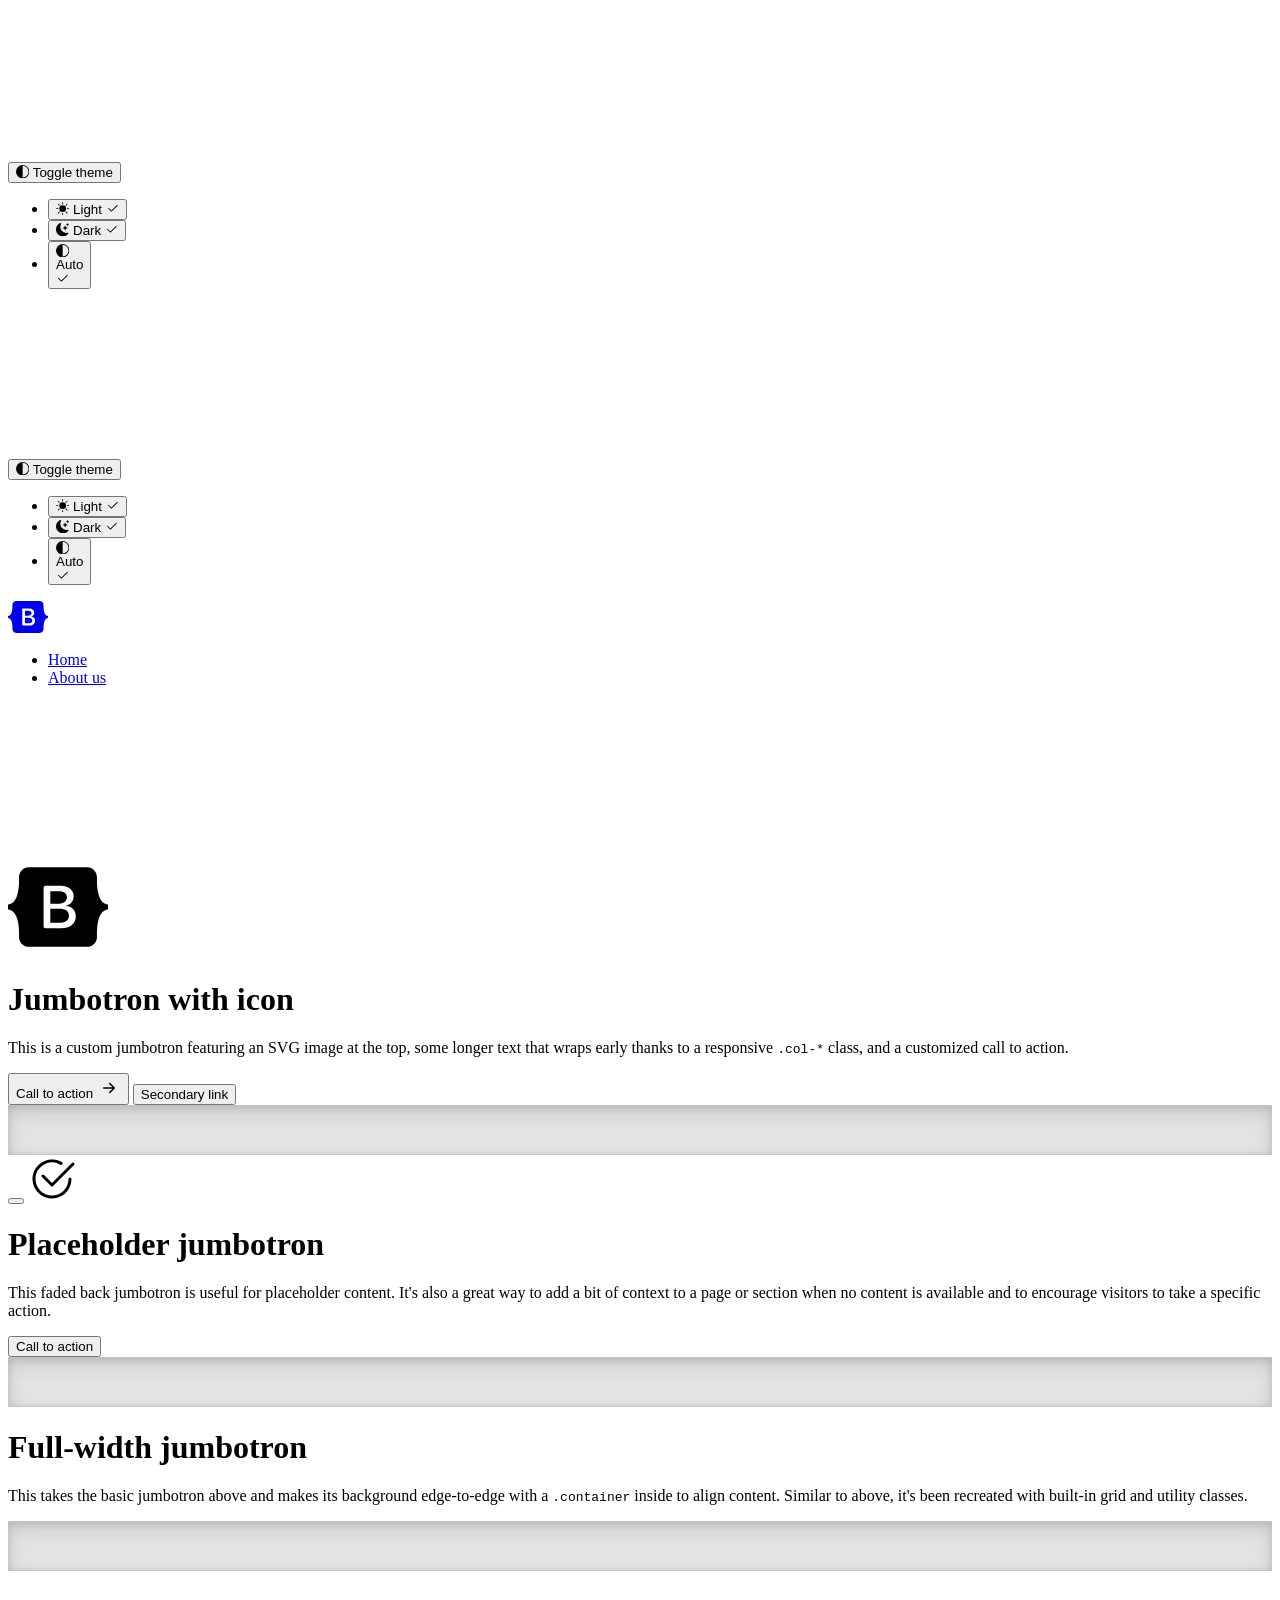
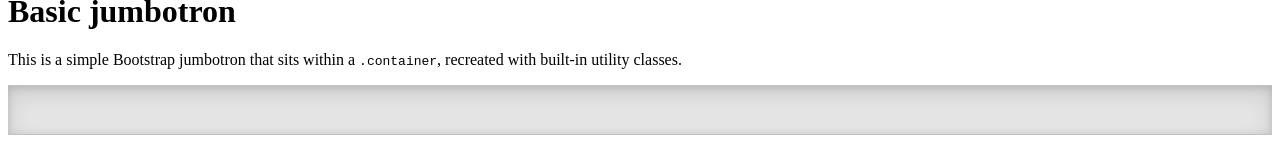
==== about.html @ 48e59420 "adding" ====
<!doctype html>
<html lang="en" data-bs-theme="auto">
  <head>
    <meta charset="utf-8" />
    <meta name="viewport" content="width=device-width, initial-scale=1" />
    <meta name="description" content="" />
    <meta
      name="author"
      content="Mark Otto, Jacob Thornton, and Bootstrap contributors"
    />
    <meta name="generator" content="Astro v5.13.2" />
    <title>Jumbotrons · Bootstrap v5.3</title>
    <link
      rel="canonical"
      href="https://getbootstrap.com/docs/5.3/examples/jumbotrons/"
    />
    <script src="../assets/js/color-modes.js"></script>
    <link href="../assets/dist/css/bootstrap.min.css" rel="stylesheet" />
    <meta name="theme-color" content="#712cf9" />
    <link href="jumbotrons.css" rel="stylesheet" />
    <style>
      .bd-placeholder-img {
        font-size: 1.125rem;
        text-anchor: middle;
        -webkit-user-select: none;
        -moz-user-select: none;
        user-select: none;
      }
      @media (min-width: 768px) {
        .bd-placeholder-img-lg {
          font-size: 3.5rem;
        }
      }
      .b-example-divider {
        width: 100%;
        height: 3rem;
        background-color: #0000001a;
        border: solid rgba(0, 0, 0, 0.15);
        border-width: 1px 0;
        box-shadow:
          inset 0 0.5em 1.5em #0000001a,
          inset 0 0.125em 0.5em #00000026;
      }
      .b-example-vr {
        flex-shrink: 0;
        width: 1.5rem;
        height: 100vh;
      }
      .bi {
        vertical-align: -0.125em;
        fill: currentColor;
      }
      .nav-scroller {
        position: relative;
        z-index: 2;
        height: 2.75rem;
        overflow-y: hidden;
      }
      .nav-scroller .nav {
        display: flex;
        flex-wrap: nowrap;
        padding-bottom: 1rem;
        margin-top: -1px;
        overflow-x: auto;
        text-align: center;
        white-space: nowrap;
        -webkit-overflow-scrolling: touch;
      }
      .btn-bd-primary {
        --bd-violet-bg: #712cf9;
        --bd-violet-rgb: 112.520718, 44.062154, 249.437846;
        --bs-btn-font-weight: 600;
        --bs-btn-color: var(--bs-white);
        --bs-btn-bg: var(--bd-violet-bg);
        --bs-btn-border-color: var(--bd-violet-bg);
        --bs-btn-hover-color: var(--bs-white);
        --bs-btn-hover-bg: #6528e0;
        --bs-btn-hover-border-color: #6528e0;
        --bs-btn-focus-shadow-rgb: var(--bd-violet-rgb);
        --bs-btn-active-color: var(--bs-btn-hover-color);
        --bs-btn-active-bg: #5a23c8;
        --bs-btn-active-border-color: #5a23c8;
      }
      .bd-mode-toggle {
        z-index: 1500;
      }
      .bd-mode-toggle .bi {
        width: 1em;
        height: 1em;
      }
      .bd-mode-toggle .dropdown-menu .active .bi {
        display: block !important;
      }
    </style>
  </head>
  <body>
    <svg xmlns="http://www.w3.org/2000/svg" class="d-none">
      <symbol id="check2" viewBox="0 0 16 16">
        <path
          d="M13.854 3.646a.5.5 0 0 1 0 .708l-7 7a.5.5 0 0 1-.708 0l-3.5-3.5a.5.5 0 1 1 .708-.708L6.5 10.293l6.646-6.647a.5.5 0 0 1 .708 0z"
        ></path>
      </symbol>
      <symbol id="circle-half" viewBox="0 0 16 16">
        <path
          d="M8 15A7 7 0 1 0 8 1v14zm0 1A8 8 0 1 1 8 0a8 8 0 0 1 0 16z"
        ></path>
      </symbol>
      <symbol id="moon-stars-fill" viewBox="0 0 16 16">
        <path
          d="M6 .278a.768.768 0 0 1 .08.858 7.208 7.208 0 0 0-.878 3.46c0 4.021 3.278 7.277 7.318 7.277.527 0 1.04-.055 1.533-.16a.787.787 0 0 1 .81.316.733.733 0 0 1-.031.893A8.349 8.349 0 0 1 8.344 16C3.734 16 0 12.286 0 7.71 0 4.266 2.114 1.312 5.124.06A.752.752 0 0 1 6 .278z"
        ></path>
        <path
          d="M10.794 3.148a.217.217 0 0 1 .412 0l.387 1.162c.173.518.579.924 1.097 1.097l1.162.387a.217.217 0 0 1 0 .412l-1.162.387a1.734 1.734 0 0 0-1.097 1.097l-.387 1.162a.217.217 0 0 1-.412 0l-.387-1.162A1.734 1.734 0 0 0 9.31 6.593l-1.162-.387a.217.217 0 0 1 0-.412l1.162-.387a1.734 1.734 0 0 0 1.097-1.097l.387-1.162zM13.863.099a.145.145 0 0 1 .274 0l.258.774c.115.346.386.617.732.732l.774.258a.145.145 0 0 1 0 .274l-.774.258a1.156 1.156 0 0 0-.732.732l-.258.774a.145.145 0 0 1-.274 0l-.258-.774a1.156 1.156 0 0 0-.732-.732l-.774-.258a.145.145 0 0 1 0-.274l.774-.258c.346-.115.617-.386.732-.732L13.863.1z"
        ></path>
      </symbol>
      <symbol id="sun-fill" viewBox="0 0 16 16">
        <path
          d="M8 12a4 4 0 1 0 0-8 4 4 0 0 0 0 8zM8 0a.5.5 0 0 1 .5.5v2a.5.5 0 0 1-1 0v-2A.5.5 0 0 1 8 0zm0 13a.5.5 0 0 1 .5.5v2a.5.5 0 0 1-1 0v-2A.5.5 0 0 1 8 13zm8-5a.5.5 0 0 1-.5.5h-2a.5.5 0 0 1 0-1h2a.5.5 0 0 1 .5.5zM3 8a.5.5 0 0 1-.5.5h-2a.5.5 0 0 1 0-1h2A.5.5 0 0 1 3 8zm10.657-5.657a.5.5 0 0 1 0 .707l-1.414 1.415a.5.5 0 1 1-.707-.708l1.414-1.414a.5.5 0 0 1 .707 0zm-9.193 9.193a.5.5 0 0 1 0 .707L3.05 13.657a.5.5 0 0 1-.707-.707l1.414-1.414a.5.5 0 0 1 .707 0zm9.193 2.121a.5.5 0 0 1-.707 0l-1.414-1.414a.5.5 0 0 1 .707-.707l1.414 1.414a.5.5 0 0 1 0 .707zM4.464 4.465a.5.5 0 0 1-.707 0L2.343 3.05a.5.5 0 1 1 .707-.707l1.414 1.414a.5.5 0 0 1 0 .708z"
        ></path>
      </symbol>
    </svg>
    <div
      class="dropdown position-fixed bottom-0 end-0 mb-3 me-3 bd-mode-toggle"
    >
      <button
        class="btn btn-bd-primary py-2 dropdown-toggle d-flex align-items-center"
        id="bd-theme"
        type="button"
        aria-expanded="false"
        data-bs-toggle="dropdown"
        aria-label="Toggle theme (auto)"
      >
        <svg class="bi my-1 theme-icon-active" aria-hidden="true">
          <use href="#circle-half"></use>
        </svg>
        <span class="visually-hidden" id="bd-theme-text">Toggle theme</span>
      </button>
      <ul
        class="dropdown-menu dropdown-menu-end shadow"
        aria-labelledby="bd-theme-text"
      >
        <li>
          <button
            type="button"
            class="dropdown-item d-flex align-items-center"
            data-bs-theme-value="light"
            aria-pressed="false"
          >
            <svg class="bi me-2 opacity-50" aria-hidden="true">
              <use href="#sun-fill"></use>
            </svg>
            Light
            <svg class="bi ms-auto d-none" aria-hidden="true">
              <use href="#check2"></use>
            </svg>
          </button>
        </li>
        <li>
          <button
            type="button"
            class="dropdown-item d-flex align-items-center"
            data-bs-theme-value="dark"
            aria-pressed="false"
          >
            <svg class="bi me-2 opacity-50" aria-hidden="true">
              <use href="#moon-stars-fill"></use>
            </svg>
            Dark
            <svg class="bi ms-auto d-none" aria-hidden="true">
              <use href="#check2"></use>
            </svg>
          </button>
        </li>
        <li>
          <button
            type="button"
            class="dropdown-item d-flex align-items-center active"
            data-bs-theme-value="auto"
            aria-pressed="true"
          >
            <svg class="bi me-2 opacity-50" aria-hidden="true">
              <use href="#circle-half"></use>
            </svg>
            Auto
            <svg class="bi ms-auto d-none" aria-hidden="true">
              <use href="#check2"></use>
            </svg>
          </button>
        </li>
      </ul>
    </div>
     <!-- NAVBAR -->
    <nav id="mainNav" class="navbar navbar-expand-md bg-body-tertiary fixed-top border-top">
        <div class="container-fluid">
            <header data-bs-theme="dark">
                <nav class="navbar navbar-expand-md navbar-dark fixed-top bg-dark">
                    <div class="d-flex align-items-center gap-2">
                    </div>
                </nav>
            </header>
        </div>

        <div class="container">
            <header class="d-flex flex-wrap justify-content-center py-3 mb-4 border-bottom">

                <body>
                    <svg xmlns="http://www.w3.org/2000/svg" class="d-none">
                        <symbol id="check2" viewBox="0 0 16 16">
                            <path
                                d="M13.854 3.646a.5.5 0 0 1 0 .708l-7 7a.5.5 0 0 1-.708 0l-3.5-3.5a.5.5 0 1 1 .708-.708L6.5 10.293l6.646-6.647a.5.5 0 0 1 .708 0z">
                            </path>
                        </symbol>
                        <symbol id="circle-half" viewBox="0 0 16 16">
                            <path d="M8 15A7 7 0 1 0 8 1v14zm0 1A8 8 0 1 1 8 0a8 8 0 0 1 0 16z"></path>
                        </symbol>
                        <symbol id="moon-stars-fill" viewBox="0 0 16 16">
                            <path
                                d="M6 .278a.768.768 0 0 1 .08.858 7.208 7.208 0 0 0-.878 3.46c0 4.021 3.278 7.277 7.318 7.277.527 0 1.04-.055 1.533-.16a.787.787 0 0 1 .81.316.733.733 0 0 1-.031.893A8.349 8.349 0 0 1 8.344 16C3.734 16 0 12.286 0 7.71 0 4.266 2.114 1.312 5.124.06A.752.752 0 0 1 6 .278z">
                            </path>
                            <path
                                d="M10.794 3.148a.217.217 0 0 1 .412 0l.387 1.162c.173.518.579.924 1.097 1.097l1.162.387a.217.217 0 0 1 0 .412l-1.162.387a1.734 1.734 0 0 0-1.097 1.097l-.387 1.162a.217.217 0 0 1-.412 0l-.387-1.162A1.734 1.734 0 0 0 9.31 6.593l-1.162-.387a.217.217 0 0 1 0-.412l1.162-.387a1.734 1.734 0 0 0 1.097-1.097l.387-1.162zM13.863.099a.145.145 0 0 1 .274 0l.258.774c.115.346.386.617.732.732l.774.258a.145.145 0 0 1 0 .274l-.774.258a1.156 1.156 0 0 0-.732.732l-.258.774a.145.145 0 0 1-.274 0l-.258-.774a1.156 1.156 0 0 0-.732-.732l-.774-.258a.145.145 0 0 1 0-.274l.774-.258c.346-.115.617-.386.732-.732L13.863.1z">
                            </path>
                        </symbol>
                        <symbol id="sun-fill" viewBox="0 0 16 16">
                            <path
                                d="M8 12a4 4 0 1 0 0-8 4 4 0 0 0 0 8zM8 0a.5.5 0 0 1 .5.5v2a.5.5 0 0 1-1 0v-2A.5.5 0 0 1 8 0zm0 13a.5.5 0 0 1 .5.5v2a.5.5 0 0 1-1 0v-2A.5.5 0 0 1 8 13zm8-5a.5.5 0 0 1-.5.5h-2a.5.5 0 0 1 0-1h2a.5.5 0 0 1 .5.5zM3 8a.5.5 0 0 1-.5.5h-2a.5.5 0 0 1 0-1h2A.5.5 0 0 1 3 8zm10.657-5.657a.5.5 0 0 1 0 .707l-1.414 1.415a.5.5 0 1 1-.707-.708l1.414-1.414a.5.5 0 0 1 .707 0zm-9.193 9.193a.5.5 0 0 1 0 .707L3.05 13.657a.5.5 0 0 1-.707-.707l1.414-1.414a.5.5 0 0 1 .707 0zm9.193 2.121a.5.5 0 0 1-.707 0l-1.414-1.414a.5.5 0 0 1 .707-.707l1.414 1.414a.5.5 0 0 1 0 .707zM4.464 4.465a.5.5 0 0 1-.707 0L2.343 3.05a.5.5 0 1 1 .707-.707l1.414 1.414a.5.5 0 0 1 0 .708z">
                            </path>
                        </symbol>
                    </svg>
                    <div class="dropdown position-fixed bottom-0 end-0 mb-3 me-3 bd-mode-toggle">
                        <button class="btn btn-bd-primary py-2 dropdown-toggle d-flex align-items-center" id="bd-theme"
                            type="button" aria-expanded="false" data-bs-toggle="dropdown"
                            aria-label="Toggle theme (auto)">
                            <svg class="bi my-1 theme-icon-active" aria-hidden="true">
                                <use href="#circle-half"></use>
                            </svg>
                            <span class="visually-hidden" id="bd-theme-text">Toggle theme</span>
                        </button>
                        <ul class="dropdown-menu dropdown-menu-end shadow" aria-labelledby="bd-theme-text">
                            <li>
                                <button type="button" class="dropdown-item d-flex align-items-center"
                                    data-bs-theme-value="light" aria-pressed="false">
                                    <svg class="bi me-2 opacity-50" aria-hidden="true">
                                        <use href="#sun-fill"></use>
                                    </svg>
                                    Light
                                    <svg class="bi ms-auto d-none" aria-hidden="true">
                                        <use href="#check2"></use>
                                    </svg>
                                </button>
                            </li>
                            <li>
                                <button type="button" class="dropdown-item d-flex align-items-center"
                                    data-bs-theme-value="dark" aria-pressed="false">
                                    <svg class="bi me-2 opacity-50" aria-hidden="true">
                                        <use href="#moon-stars-fill"></use>
                                    </svg>
                                    Dark
                                    <svg class="bi ms-auto d-none" aria-hidden="true">
                                        <use href="#check2"></use>
                                    </svg>
                                </button>
                            </li>
                            <li>
                                <button type="button" class="dropdown-item d-flex align-items-center active"
                                    data-bs-theme-value="auto" aria-pressed="true">
                                    <svg class="bi me-2 opacity-50" aria-hidden="true">
                                        <use href="#circle-half"></use>
                                    </svg>
                                    Auto
                                    <svg class="bi ms-auto d-none" aria-hidden="true">
                                        <use href="#check2"></use>
                                    </svg>
                                </button>
                            </li>
                        </ul>
                    </div>
                    <a href="/"
                        class="d-flex align-items-center mb-3 mb-md-0 me-md-auto link-body-emphasis text-decoration-none">
                        <svg class="bi me-2" width="40" height="32" aria-hidden="true">
                            <use xlink:href="#bootstrap"></use>
                        </svg>
                        
                    </a>
                    <ul class="nav nav-pills">
                        <li class="nav-item">
                            <a href="index.html" class="nav-link active" aria-current="page">Home</a>
                        </li>
                        <li class="nav-item"><a href="about.html" class="nav-link active" aria-current="page">About us</a></li>

                    </ul>
            </header>
        </div>
    </li>
</nav>
    <svg xmlns="http://www.w3.org/2000/svg" class="d-none">
      <symbol id="bootstrap" viewBox="0 0 118 94">
        <title>Bootstrap</title>
        <path
          fill-rule="evenodd"
          clip-rule="evenodd"
          d="M24.509 0c-6.733 0-11.715 5.893-11.492 12.284.214 6.14-.064 14.092-2.066 20.577C8.943 39.365 5.547 43.485 0 44.014v5.972c5.547.529 8.943 4.649 10.951 11.153 2.002 6.485 2.28 14.437 2.066 20.577C12.794 88.106 17.776 94 24.51 94H93.5c6.733 0 11.714-5.893 11.491-12.284-.214-6.14.064-14.092 2.066-20.577 2.009-6.504 5.396-10.624 10.943-11.153v-5.972c-5.547-.529-8.934-4.649-10.943-11.153-2.002-6.484-2.28-14.437-2.066-20.577C105.214 5.894 100.233 0 93.5 0H24.508zM80 57.863C80 66.663 73.436 72 62.543 72H44a2 2 0 01-2-2V24a2 2 0 012-2h18.437c9.083 0 15.044 4.92 15.044 12.474 0 5.302-4.01 10.049-9.119 10.88v.277C75.317 46.394 80 51.21 80 57.863zM60.521 28.34H49.948v14.934h8.905c6.884 0 10.68-2.772 10.68-7.727 0-4.643-3.264-7.207-9.012-7.207zM49.948 49.2v16.458H60.91c7.167 0 10.964-2.876 10.964-8.281 0-5.406-3.903-8.178-11.425-8.178H49.948z"
        ></path>
      </symbol>
      <symbol id="arrow-right-short" viewBox="0 0 16 16">
        <path
          fill-rule="evenodd"
          d="M4 8a.5.5 0 0 1 .5-.5h5.793L8.146 5.354a.5.5 0 1 1 .708-.708l3 3a.5.5 0 0 1 0 .708l-3 3a.5.5 0 0 1-.708-.708L10.293 8.5H4.5A.5.5 0 0 1 4 8z"
        ></path>
      </symbol>
      <symbol id="check2-circle" viewBox="0 0 16 16">
        <path
          d="M2.5 8a5.5 5.5 0 0 1 8.25-4.764.5.5 0 0 0 .5-.866A6.5 6.5 0 1 0 14.5 8a.5.5 0 0 0-1 0 5.5 5.5 0 1 1-11 0z"
        ></path>
        <path
          d="M15.354 3.354a.5.5 0 0 0-.708-.708L8 9.293 5.354 6.646a.5.5 0 1 0-.708.708l3 3a.5.5 0 0 0 .708 0l7-7z"
        ></path>
      </symbol>
    </svg>
    <div class="container my-5">
      <div class="p-5 text-center bg-body-tertiary rounded-3">
        <svg
          class="bi mt-4 mb-3"
          style="color: var(--bs-indigo)"
          width="100"
          height="100"
          aria-hidden="true"
        >
          <use xlink:href="#bootstrap"></use>
        </svg>
        <h1 class="text-body-emphasis">Jumbotron with icon</h1>
        <p class="col-lg-8 mx-auto fs-5 text-muted">
          This is a custom jumbotron featuring an SVG image at the top, some
          longer text that wraps early thanks to a responsive
          <code>.col-*</code> class, and a customized call to action.
        </p>
        <div class="d-inline-flex gap-2 mb-5">
          <button
            class="d-inline-flex align-items-center btn btn-primary btn-lg px-4 rounded-pill"
            type="button"
          >
            Call to action
            <svg class="bi ms-2" width="24" height="24" aria-hidden="true">
              <use xlink:href="#arrow-right-short"></use>
            </svg>
          </button>
          <button
            class="btn btn-outline-secondary btn-lg px-4 rounded-pill"
            type="button"
          >
            Secondary link
          </button>
        </div>
      </div>
    </div>
    <div class="b-example-divider"></div>
    <div class="container my-5">
      <div
        class="position-relative p-5 text-center text-muted bg-body border border-dashed rounded-5"
      >
        <button
          type="button"
          class="position-absolute top-0 end-0 p-3 m-3 btn-close bg-secondary bg-opacity-10 rounded-pill"
          aria-label="Close"
        ></button>
        <svg class="bi mt-5 mb-3" width="48" height="48" aria-hidden="true">
          <use xlink:href="#check2-circle"></use>
        </svg>
        <h1 class="text-body-emphasis">Placeholder jumbotron</h1>
        <p class="col-lg-6 mx-auto mb-4">
          This faded back jumbotron is useful for placeholder content. It's also
          a great way to add a bit of context to a page or section when no
          content is available and to encourage visitors to take a specific
          action.
        </p>
        <button class="btn btn-primary px-5 mb-5" type="button">
          Call to action
        </button>
      </div>
    </div>
    <div class="b-example-divider"></div>
    <div class="my-5">
      <div class="p-5 text-center bg-body-tertiary">
        <div class="container py-5">
          <h1 class="text-body-emphasis">Full-width jumbotron</h1>
          <p class="col-lg-8 mx-auto lead">
            This takes the basic jumbotron above and makes its background
            edge-to-edge with a <code>.container</code> inside to align content.
            Similar to above, it's been recreated with built-in grid and utility
            classes.
          </p>
        </div>
      </div>
    </div>
    <div class="b-example-divider"></div>
    <div class="container my-5">
      <div class="p-5 text-center bg-body-tertiary rounded-3">
        <h1 class="text-body-emphasis">Basic jumbotron</h1>
        <p class="lead">
          This is a simple Bootstrap jumbotron that sits within a
          <code>.container</code>, recreated with built-in utility classes.
        </p>
      </div>
    </div>
    <div class="b-example-divider"></div>
    <script
      src="../assets/dist/js/bootstrap.bundle.min.js"
      class="astro-vvvwv3sm"
    ></script>
  </body>
</html>
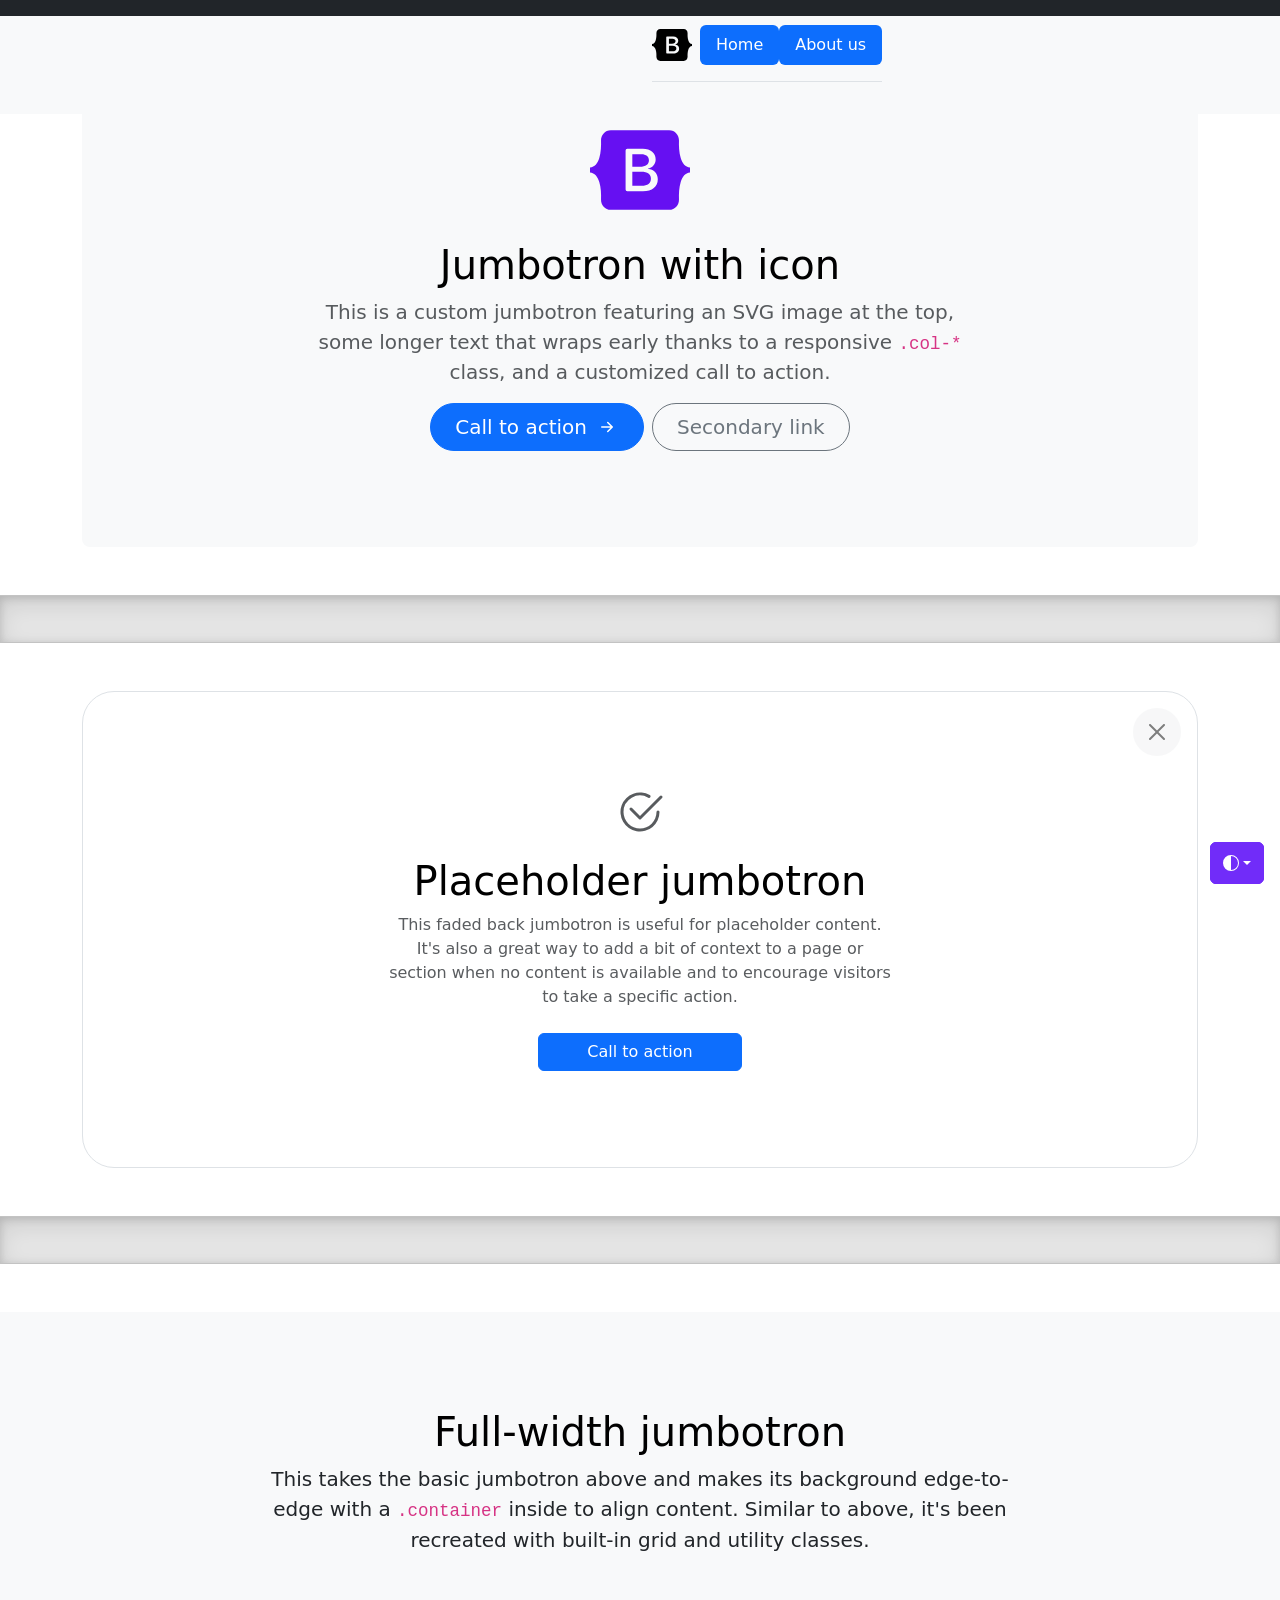
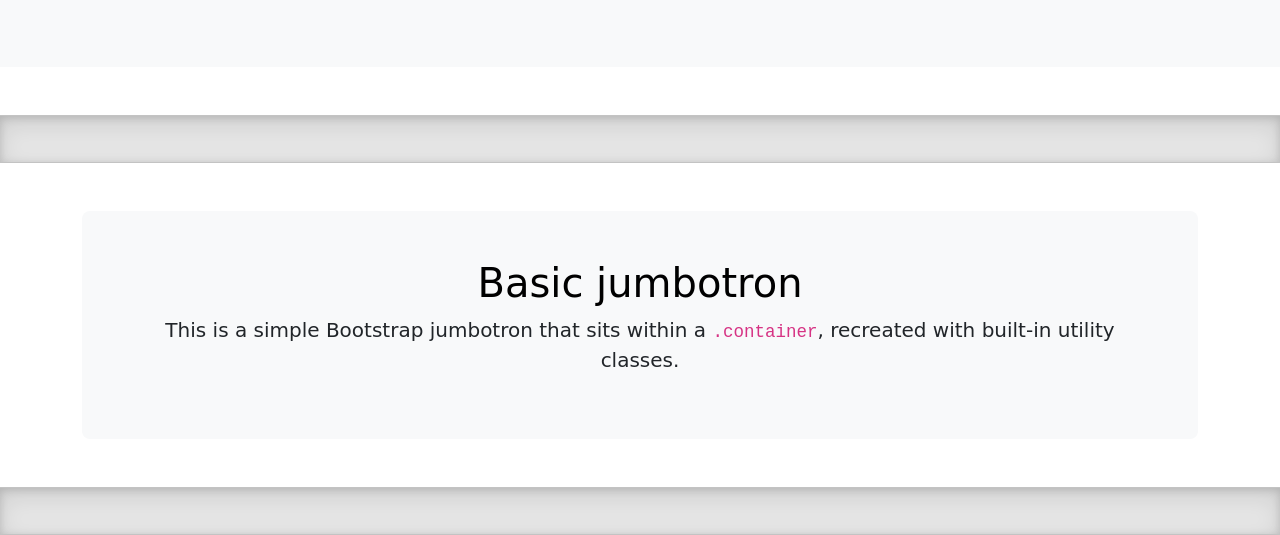
==== commit 6e903d29: "testing" ====
--- a/about.html
+++ b/about.html
@@ -15,7 +15,12 @@
       href="https://getbootstrap.com/docs/5.3/examples/jumbotrons/"
     />
     <script src="../assets/js/color-modes.js"></script>
-    <link href="../assets/dist/css/bootstrap.min.css" rel="stylesheet" />
+    <!-- Bootstrap CSS: https://getbootstrap.com/docs/5.3/getting-started/introduction/ -->
+    <link href="https://cdn.jsdelivr.net/npm/bootstrap@5.3.8/dist/css/bootstrap.min.css
+" rel="stylesheet">
+    <!-- Bootstrap Icons: https://icons.getbootstrap.com/ -->
+    <link href="https://cdn.jsdelivr.net/npm/bootstrap@5.3.8/dist/css/bootstrap.min.css" rel="stylesheet">
+</head>
     <meta name="theme-color" content="#712cf9" />
     <link href="jumbotrons.css" rel="stylesheet" />
     <style>
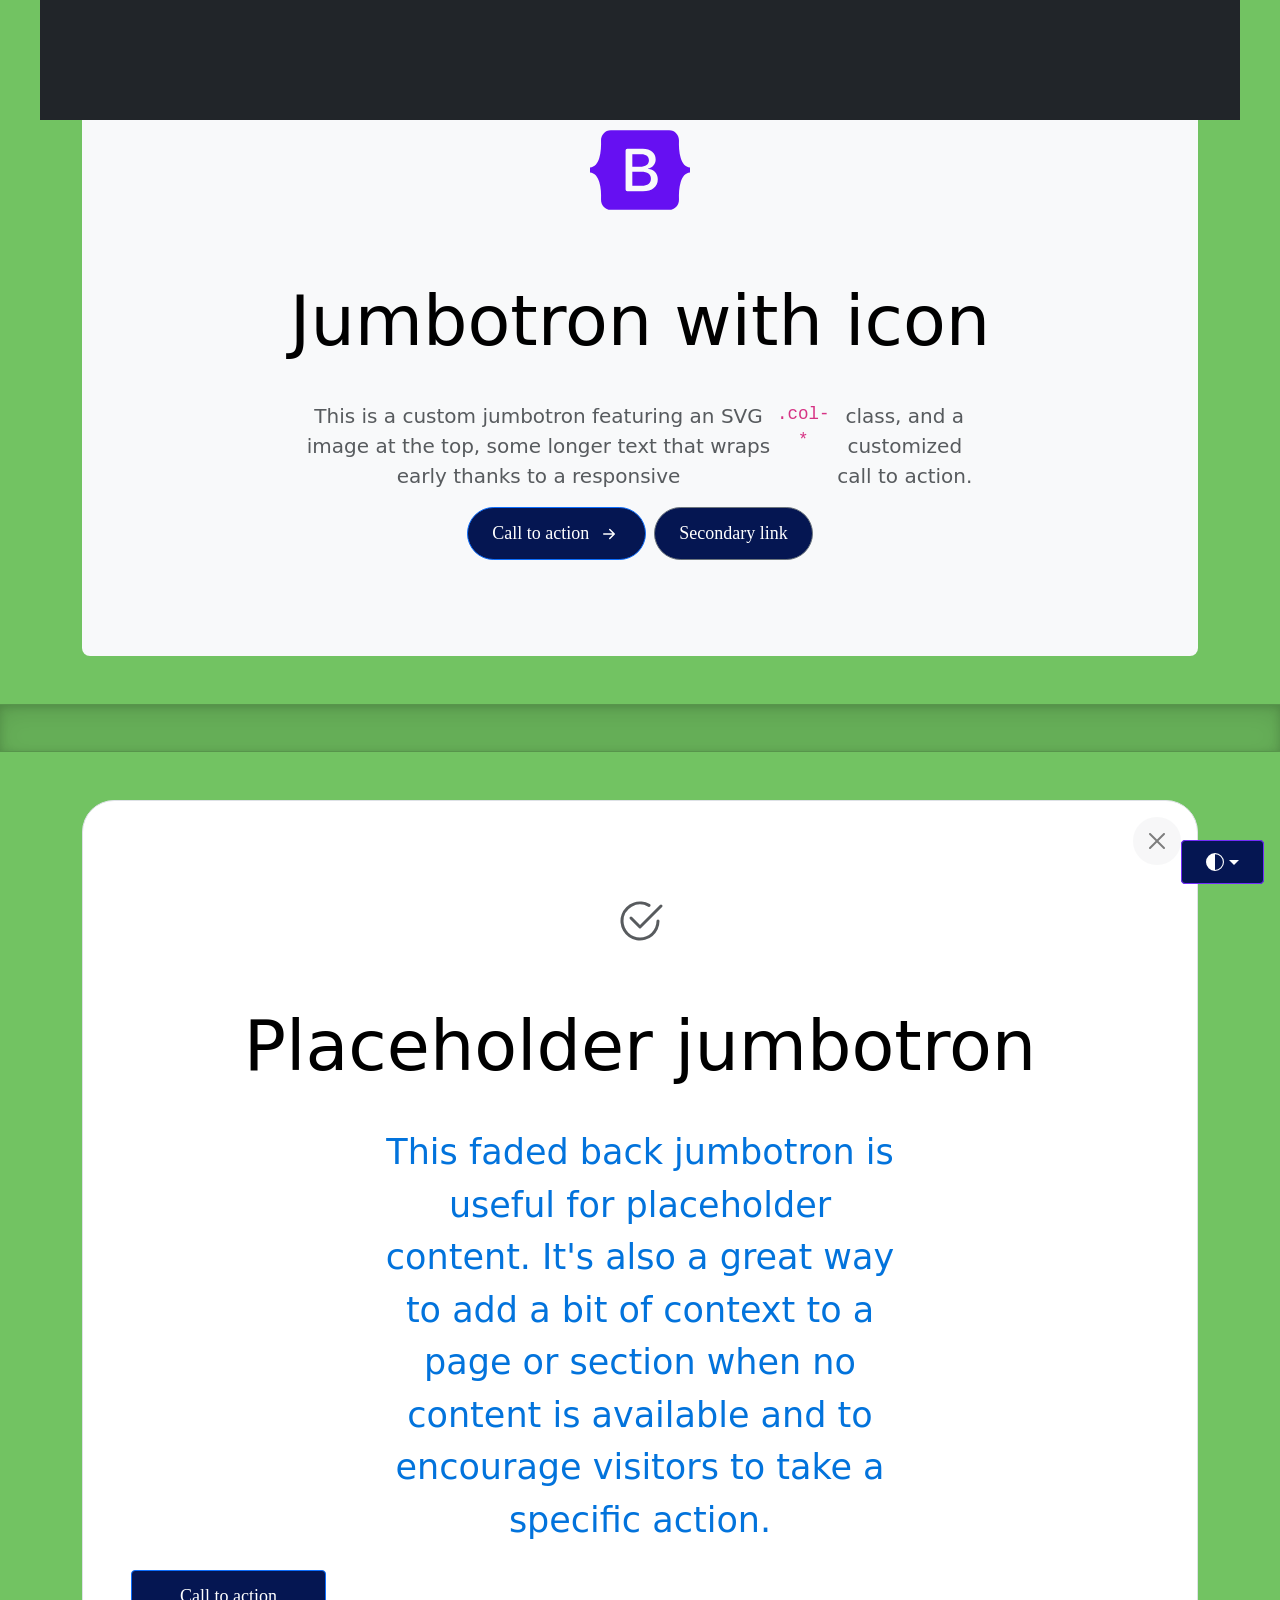
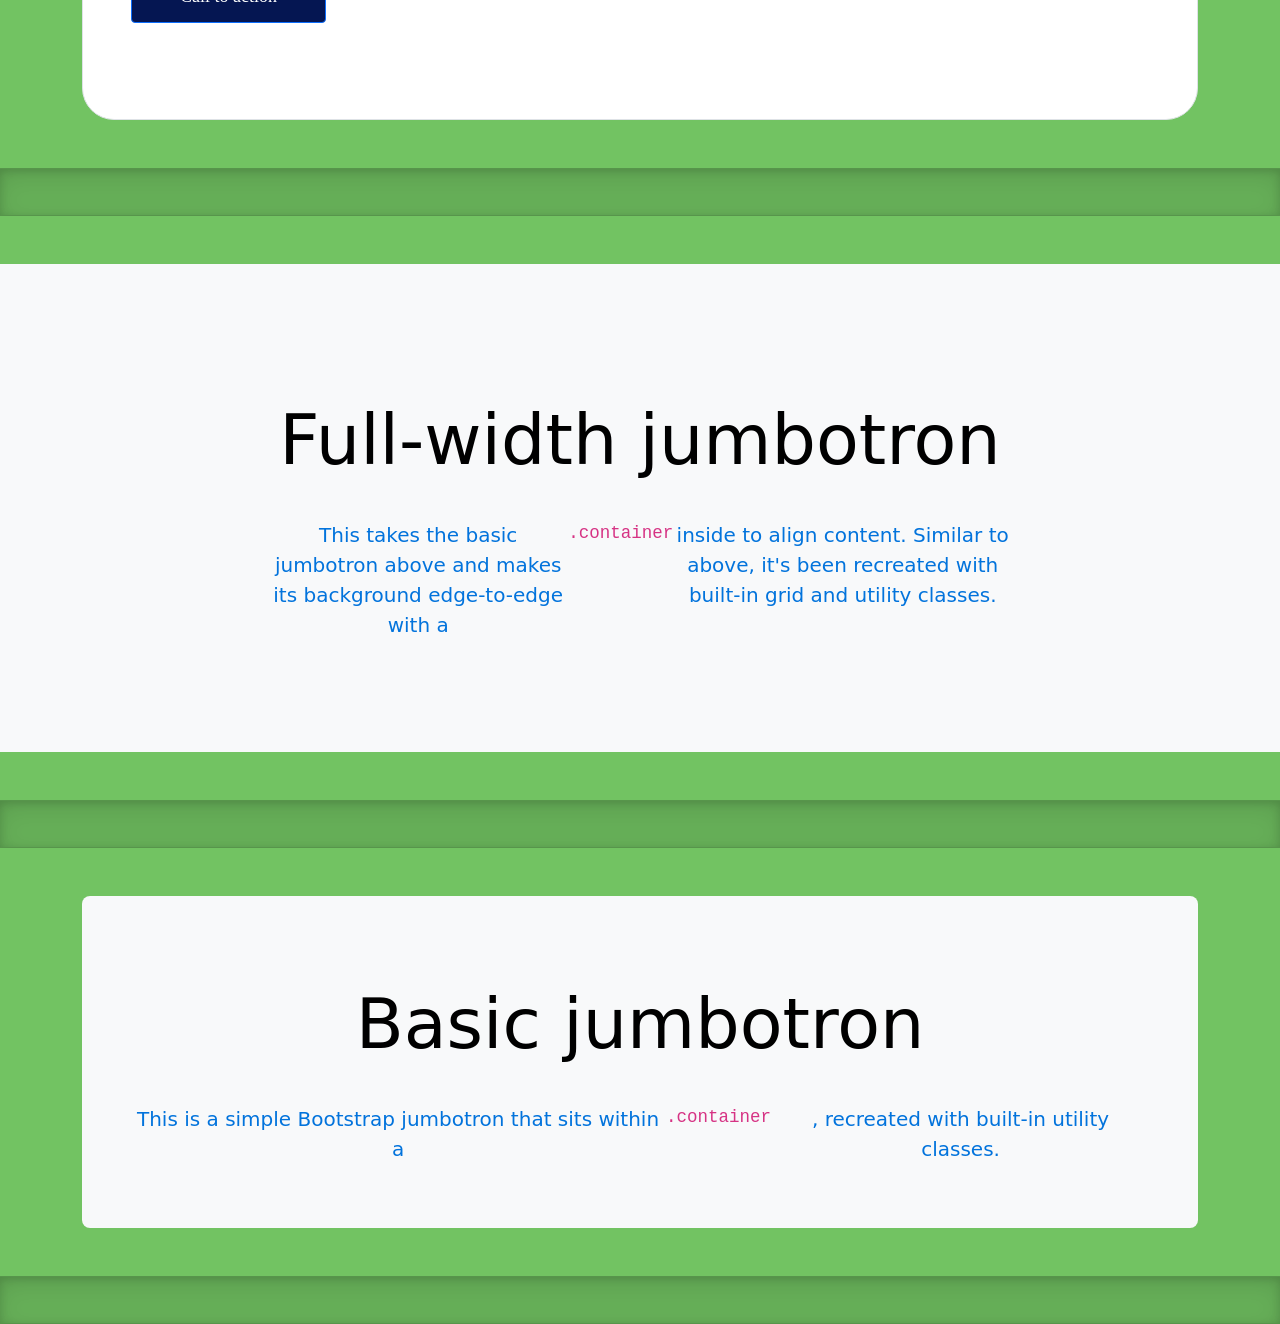
==== commit efe6e14c: "testing" ====
--- a/about.html
+++ b/about.html
@@ -20,6 +20,7 @@
 " rel="stylesheet">
     <!-- Bootstrap Icons: https://icons.getbootstrap.com/ -->
     <link href="https://cdn.jsdelivr.net/npm/bootstrap@5.3.8/dist/css/bootstrap.min.css" rel="stylesheet">
+        <link href="css/style.css" rel="stylesheet">
 </head>
     <meta name="theme-color" content="#712cf9" />
     <link href="jumbotrons.css" rel="stylesheet" />
--- a/css/style.css
+++ b/css/style.css
@@ -0,0 +1,164 @@
+* {
+margin: 0;
+padding:0;
+box-sizing: border-box;
+}
+
+body {
+    background-color: #21a107a1;
+}
+
+
+h1 { display:flex; flex-basis: auto;  margin: 18px 0; color: #005c6a ; font-size: 70px; padding: 20px; justify-content: center
+}
+
+h2 {display:flex; flex-basis: auto;  margin: 18px 0; color: #005c6a ; font-size: 70px; padding: 20px; justify-content: center}
+
+h3 { display: flex; flex-basis: auto ;  margin: 18px 0; font-size: 50px; padding: 20px; justify-content: center;
+    color: #D02702 ;
+}
+
+    h4 { display: flex; flex-basis: auto ;  margin: 18px 0; 
+    color: #D02702  ; 
+    font-size: 30px; padding: 20px; justify-content: center}
+
+p {display: flex;  margin: 16px 0; color: #0273DC; font-size: 35px ; justify-content: center
+}
+
+footer {display: flex;  margin: 16px 0; color: #055730; font-size: 15px ; justify-content: center
+}  
+ 
+nav, section {
+	width: 1200px;
+	margin: 0 auto; flex-basis: auto 
+}
+
+nav{
+	display: flex; 
+	justify-content:space-between;
+	height: 120px;
+	background-color: #0BB4FF; 
+	align-items: center;
+}
+
+nav ul {
+	display: flex;
+	list-style-type: none;
+}
+
+nav ul li a {
+	padding: 8px 16px;
+	background-color: #0D8920;
+	display: block;
+	margin-left: 8px;
+	text-decoration: none;
+	font-family: sans-serf;
+	color: #000000
+}
+
+nav ul li a:hover {
+	background-color: #07F5E2;
+text-decoration: line-through;
+	color: #fff;
+}
+.btn {
+	display: block;
+	background-color: #051652;
+	color: #fff;
+	text-decoration: none;
+	font-size: 18px;
+	font-family: sans-serf;
+        padding: 0.75rem 1.5rem;
+    border-radius: 4px;
+    transition: background 0.3s;
+}
+
+.btn:hover {
+	background-color: #0D8789;
+	border: 1px solid #000;
+	color: #000;
+}
+
+/* TABLET (≥376px) */
+@media (min-width: 376px) {
+    .content-section {
+        flex-direction: column;
+    }
+    /* Cards in row */
+    .cards {
+        flex-direction: column;
+        flex-wrap: wrap;
+    }
+    .card {
+        flex: 1 1 calc(33.333% - 1rem);
+    }
+    /* Content sections side by side */
+    .content-section {
+        flex-direction: column;
+        align-items: center;
+    }
+    .content-section.reverse {
+        flex-direction: column;
+    }
+    /* Footer in row */
+    .footer {
+        flex-direction: row;
+        flex-wrap: wrap;
+    }
+    .footer-col {
+        flex: 1 1 calc(25% - 1rem);
+    }
+}
+/* DESKTOP (≥769px) */
+@media (min-width: 769px) {
+    .cards {
+        flex-direction: row;
+        flex-wrap: wrap;
+    }
+    .content-section {
+        flex-direction: row;
+    }
+
+    .content-section.reverse {
+        flex-direction: row-reverse;
+    }
+
+    /* Show desktop nav, hide hamburger */
+    .nav-toggle, .nav-toggle-label {
+        display: flex;
+    }
+
+    .nav-links {
+        display: flex;
+        position: static;
+        flex-direction: row;
+        background: none;
+        width: auto;
+        gap: 1rem; }
+}
+
+/* Phone(≥480px) */
+@media (min-width: 480px) {
+     .cards {
+        flex-direction: row;
+        flex-wrap: wrap;
+    }
+    .content-section {
+        flex-direction: row;
+    }
+    .content-section.reverse {
+        flex-direction: row-reverse;
+    }
+    /* Show phone nav, hide hamburger */
+    .nav-toggle, .nav-toggle-label {
+        display: flex;
+    }
+    .nav-links {
+        display: flex;
+        position: static;
+        flex-direction: row;
+        background: none;
+        width: auto;
+        gap: 1rem; }
+
+}
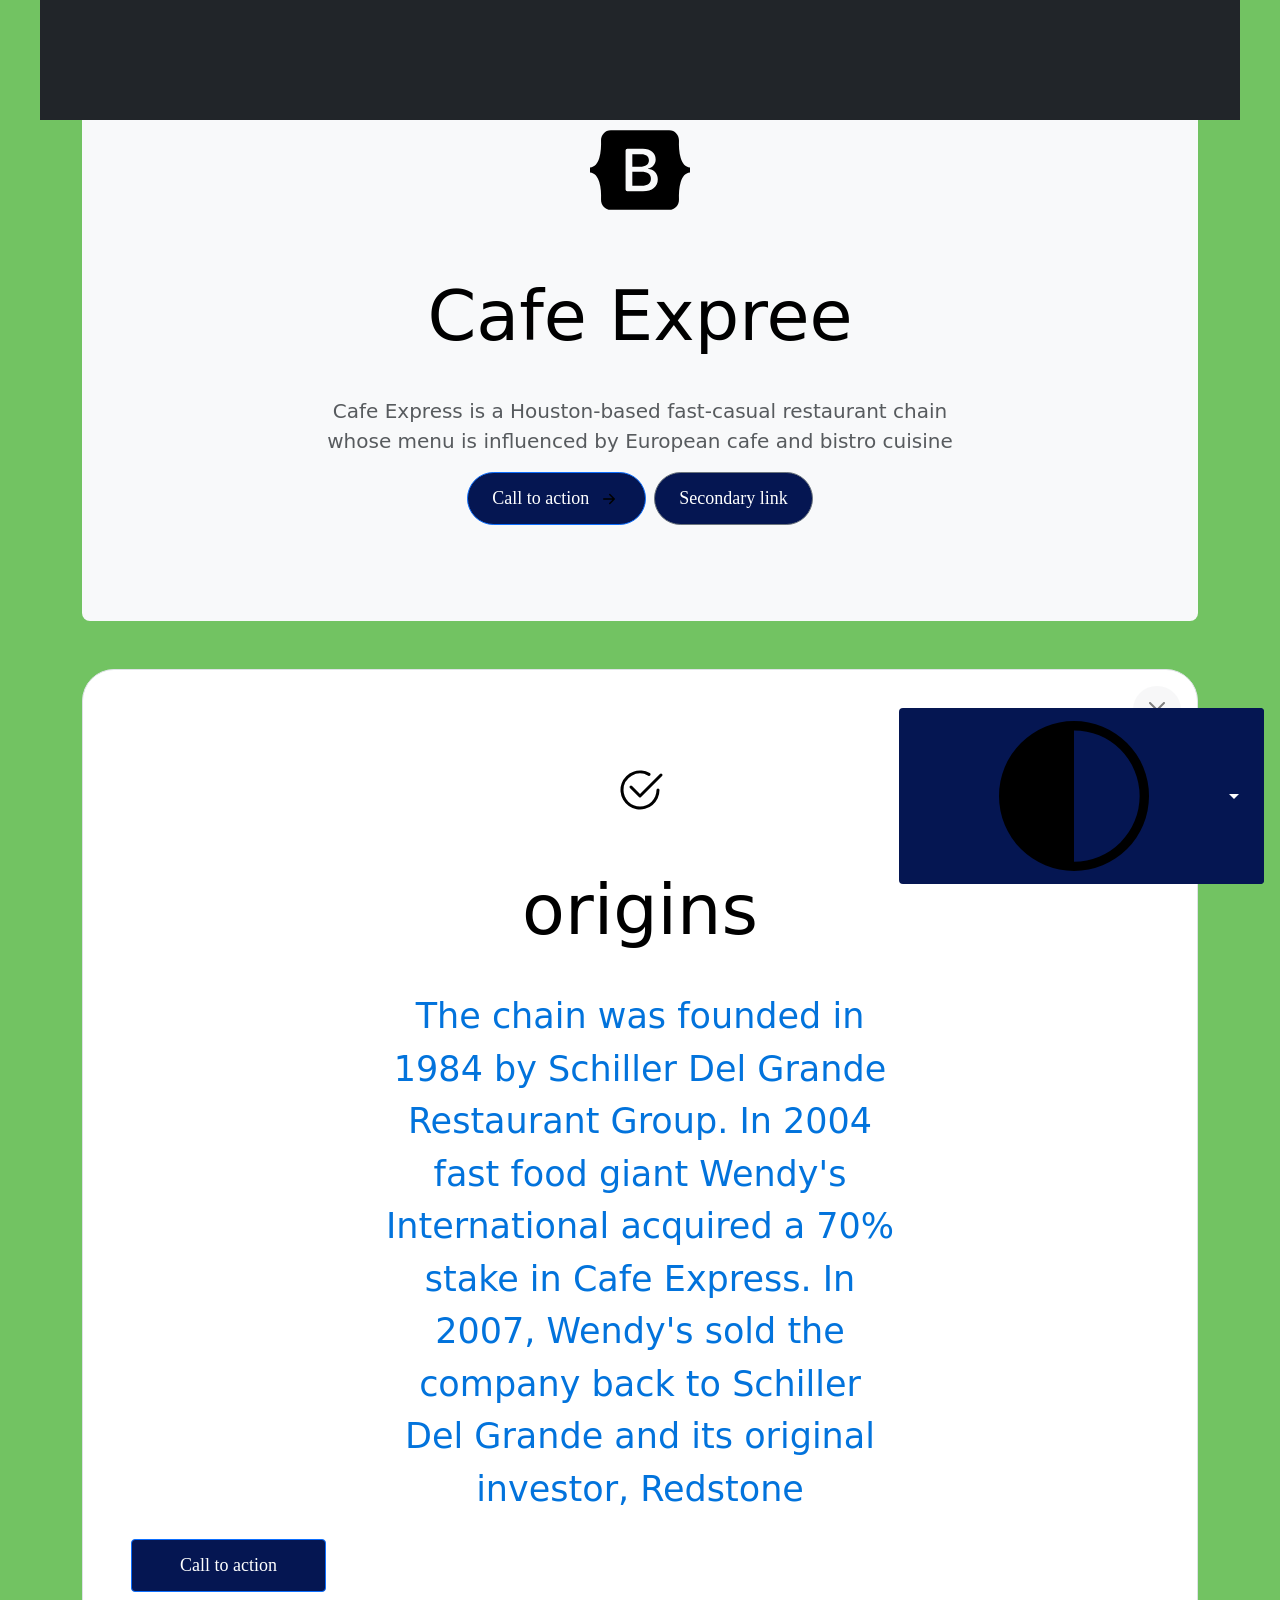
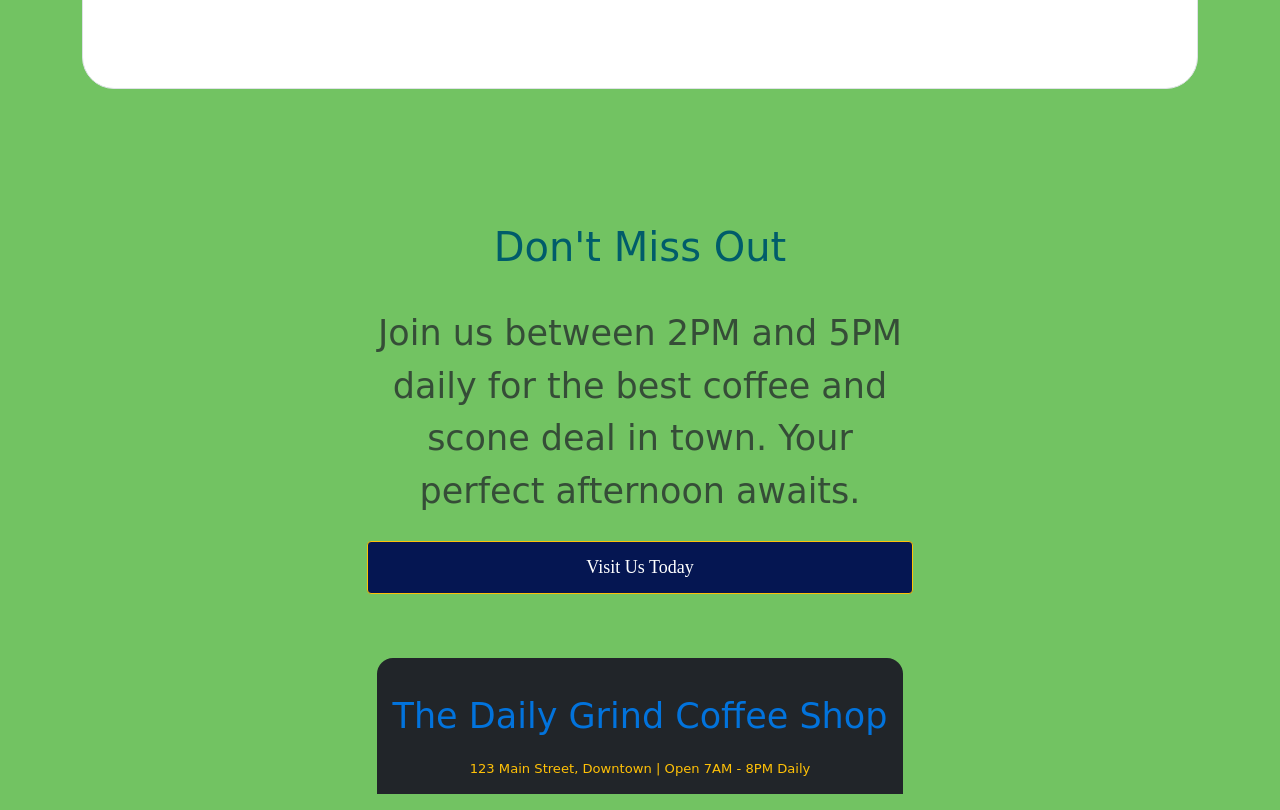
==== commit f3e25a56: "modfied" ====
--- a/about.html
+++ b/about.html
@@ -24,80 +24,6 @@
 </head>
     <meta name="theme-color" content="#712cf9" />
     <link href="jumbotrons.css" rel="stylesheet" />
-    <style>
-      .bd-placeholder-img {
-        font-size: 1.125rem;
-        text-anchor: middle;
-        -webkit-user-select: none;
-        -moz-user-select: none;
-        user-select: none;
-      }
-      @media (min-width: 768px) {
-        .bd-placeholder-img-lg {
-          font-size: 3.5rem;
-        }
-      }
-      .b-example-divider {
-        width: 100%;
-        height: 3rem;
-        background-color: #0000001a;
-        border: solid rgba(0, 0, 0, 0.15);
-        border-width: 1px 0;
-        box-shadow:
-          inset 0 0.5em 1.5em #0000001a,
-          inset 0 0.125em 0.5em #00000026;
-      }
-      .b-example-vr {
-        flex-shrink: 0;
-        width: 1.5rem;
-        height: 100vh;
-      }
-      .bi {
-        vertical-align: -0.125em;
-        fill: currentColor;
-      }
-      .nav-scroller {
-        position: relative;
-        z-index: 2;
-        height: 2.75rem;
-        overflow-y: hidden;
-      }
-      .nav-scroller .nav {
-        display: flex;
-        flex-wrap: nowrap;
-        padding-bottom: 1rem;
-        margin-top: -1px;
-        overflow-x: auto;
-        text-align: center;
-        white-space: nowrap;
-        -webkit-overflow-scrolling: touch;
-      }
-      .btn-bd-primary {
-        --bd-violet-bg: #712cf9;
-        --bd-violet-rgb: 112.520718, 44.062154, 249.437846;
-        --bs-btn-font-weight: 600;
-        --bs-btn-color: var(--bs-white);
-        --bs-btn-bg: var(--bd-violet-bg);
-        --bs-btn-border-color: var(--bd-violet-bg);
-        --bs-btn-hover-color: var(--bs-white);
-        --bs-btn-hover-bg: #6528e0;
-        --bs-btn-hover-border-color: #6528e0;
-        --bs-btn-focus-shadow-rgb: var(--bd-violet-rgb);
-        --bs-btn-active-color: var(--bs-btn-hover-color);
-        --bs-btn-active-bg: #5a23c8;
-        --bs-btn-active-border-color: #5a23c8;
-      }
-      .bd-mode-toggle {
-        z-index: 1500;
-      }
-      .bd-mode-toggle .bi {
-        width: 1em;
-        height: 1em;
-      }
-      .bd-mode-toggle .dropdown-menu .active .bi {
-        display: block !important;
-      }
-    </style>
   </head>
   <body>
     <svg xmlns="http://www.w3.org/2000/svg" class="d-none">
@@ -334,11 +260,9 @@
         >
           <use xlink:href="#bootstrap"></use>
         </svg>
-        <h1 class="text-body-emphasis">Jumbotron with icon</h1>
+        <h1 class="text-body-emphasis">Cafe Expree</h1>
         <p class="col-lg-8 mx-auto fs-5 text-muted">
-          This is a custom jumbotron featuring an SVG image at the top, some
-          longer text that wraps early thanks to a responsive
-          <code>.col-*</code> class, and a customized call to action.
+          Cafe Express is a Houston-based fast-casual restaurant chain whose menu is influenced by European cafe and bistro cuisine
         </p>
         <div class="d-inline-flex gap-2 mb-5">
           <button
@@ -372,46 +296,42 @@
         <svg class="bi mt-5 mb-3" width="48" height="48" aria-hidden="true">
           <use xlink:href="#check2-circle"></use>
         </svg>
-        <h1 class="text-body-emphasis">Placeholder jumbotron</h1>
+        <h1 class="text-body-emphasis">origins</h1>
         <p class="col-lg-6 mx-auto mb-4">
-          This faded back jumbotron is useful for placeholder content. It's also
-          a great way to add a bit of context to a page or section when no
-          content is available and to encourage visitors to take a specific
-          action.
+          The chain was founded in 1984 by Schiller Del Grande Restaurant Group. In 2004 fast food giant Wendy's International acquired a 70% stake in Cafe Express. In 2007, Wendy's sold the company back to Schiller Del Grande and its original investor, Redstone
         </p>
         <button class="btn btn-primary px-5 mb-5" type="button">
           Call to action
         </button>
       </div>
     </div>
-    <div class="b-example-divider"></div>
-    <div class="my-5">
-      <div class="p-5 text-center bg-body-tertiary">
-        <div class="container py-5">
-          <h1 class="text-body-emphasis">Full-width jumbotron</h1>
-          <p class="col-lg-8 mx-auto lead">
-            This takes the basic jumbotron above and makes its background
-            edge-to-edge with a <code>.container</code> inside to align content.
-            Similar to above, it's been recreated with built-in grid and utility
-            classes.
-          </p>
-        </div>
-      </div>
-    </div>
-    <div class="b-example-divider"></div>
-    <div class="container my-5">
-      <div class="p-5 text-center bg-body-tertiary rounded-3">
-        <h1 class="text-body-emphasis">Basic jumbotron</h1>
-        <p class="lead">
-          This is a simple Bootstrap jumbotron that sits within a
-          <code>.container</code>, recreated with built-in utility classes.
-        </p>
-      </div>
-    </div>
-    <div class="b-example-divider"></div>
-    <script
-      src="../assets/dist/js/bootstrap.bundle.min.js"
-      class="astro-vvvwv3sm"
-    ></script>
-  </body>
-</html>
+          <!-- Don't Miss Out
+         Container: https://getbootstrap.com/docs/5.3/layout/containers/ -->
+            <section class="container text-center py-5">
+                <!-- Grid: https://getbootstrap.com/docs/5.3/layout/grid/ -->
+                <div class="row justify-content-center">
+                    <div class="col-md-8 col-lg-6">
+                        <!-- Display heading: https://getbootstrap.com/docs/5.3/content/typography/#display-headings -->
+                        <h2 class="display-6 mb-3">Don't Miss Out</h2>
+                        <p class="text-body-secondary mb-4">Join us between 2PM and 5PM daily for the best coffee and
+                            scone deal in town. Your perfect afternoon awaits.</p>
+                        <!-- Button: https://getbootstrap.com/docs/5.3/components/buttons/ -->
+                        <a href="#" class="btn btn-warning px-3">Visit Us Today</a>
+                    </div>
+                </div>
+            </section>
+        </main>
+
+        <!-- Footer
+       Responsive container: https://getbootstrap.com/docs/5.3/layout/containers/#responsive-containers -->
+        <footer class="container-md px-0 px-md-3">
+            <!-- Color and background helper (text-bg-dark): https://getbootstrap.com/docs/5.3/helpers/color-background/ -->
+            <div class="text-bg-dark rounded-top-4 text-center px-3 py-3">
+                <p class="mb-1">The Daily Grind Coffee Shop</p>
+                <p class="small text-warning mb-0">123 Main Street, Downtown | Open 7AM - 8PM Daily</p>
+            </div>
+        </footer>
+
+</body>
+
+</html>
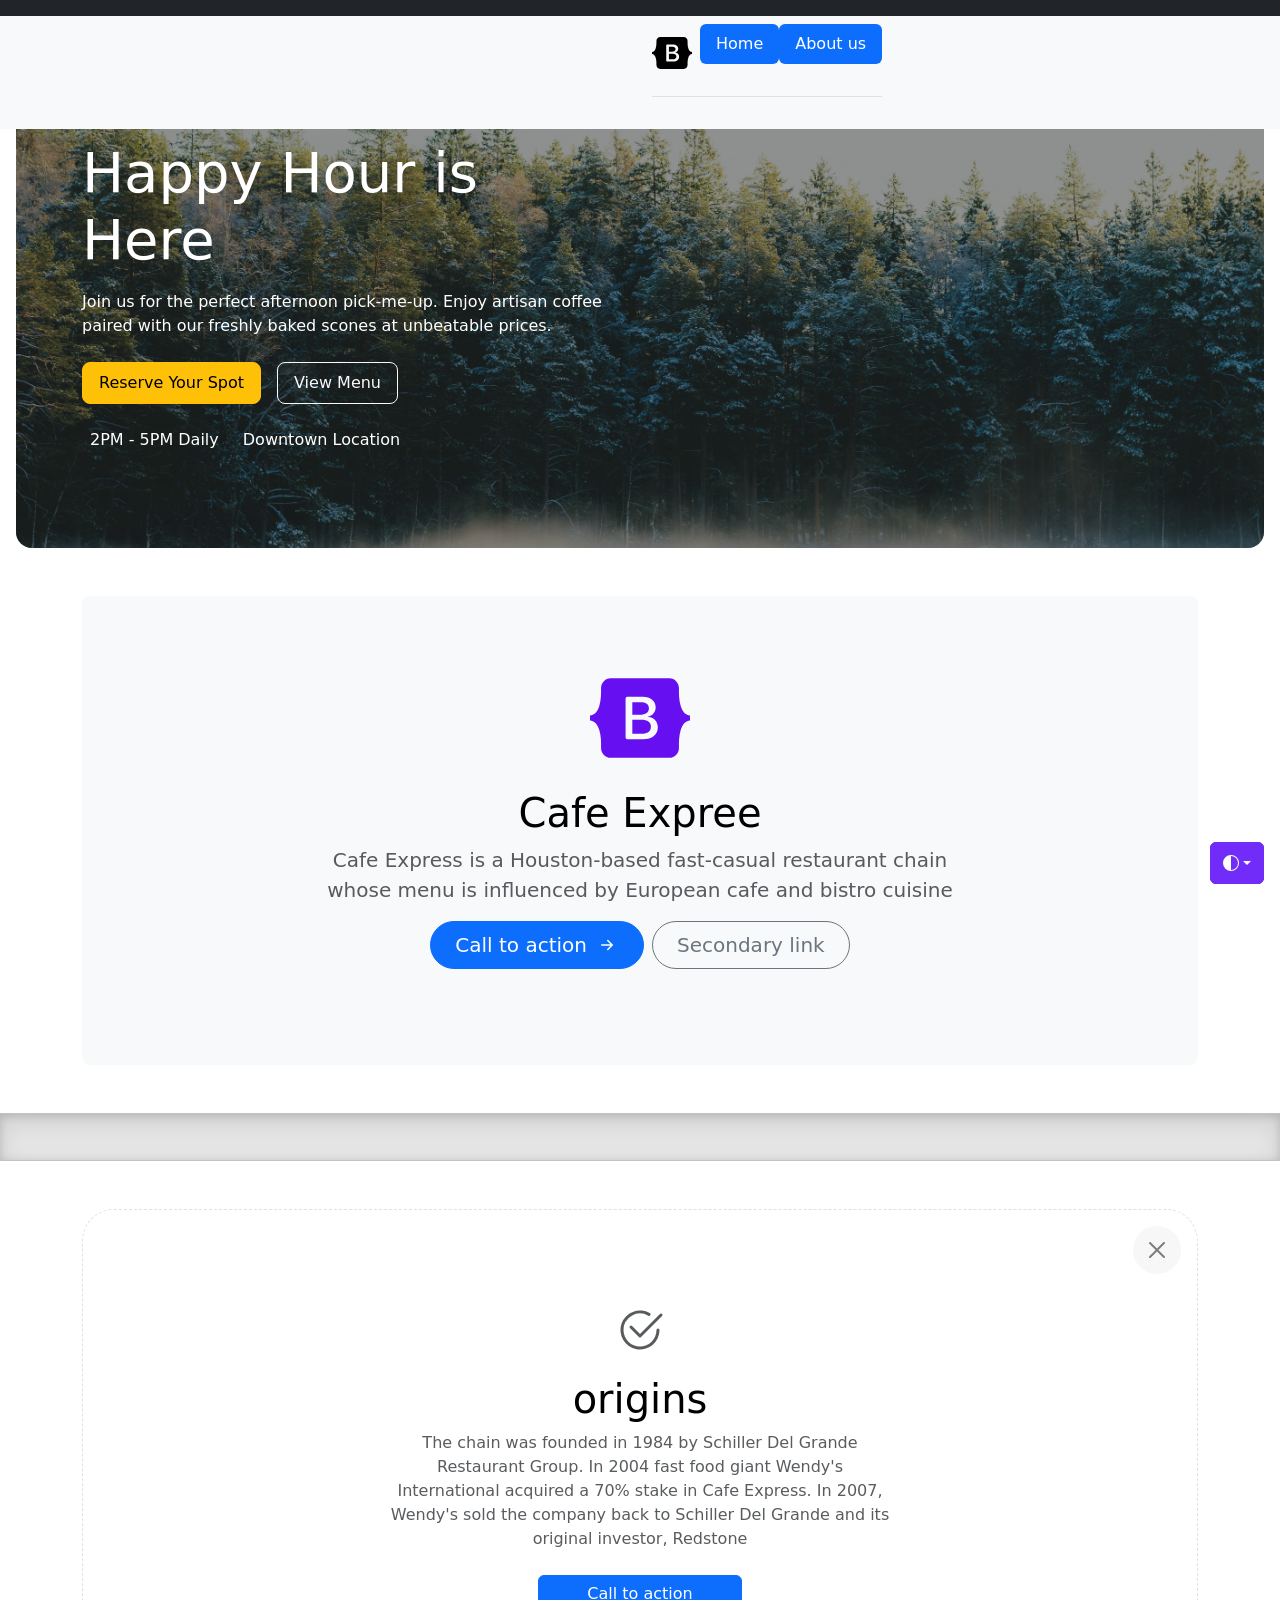
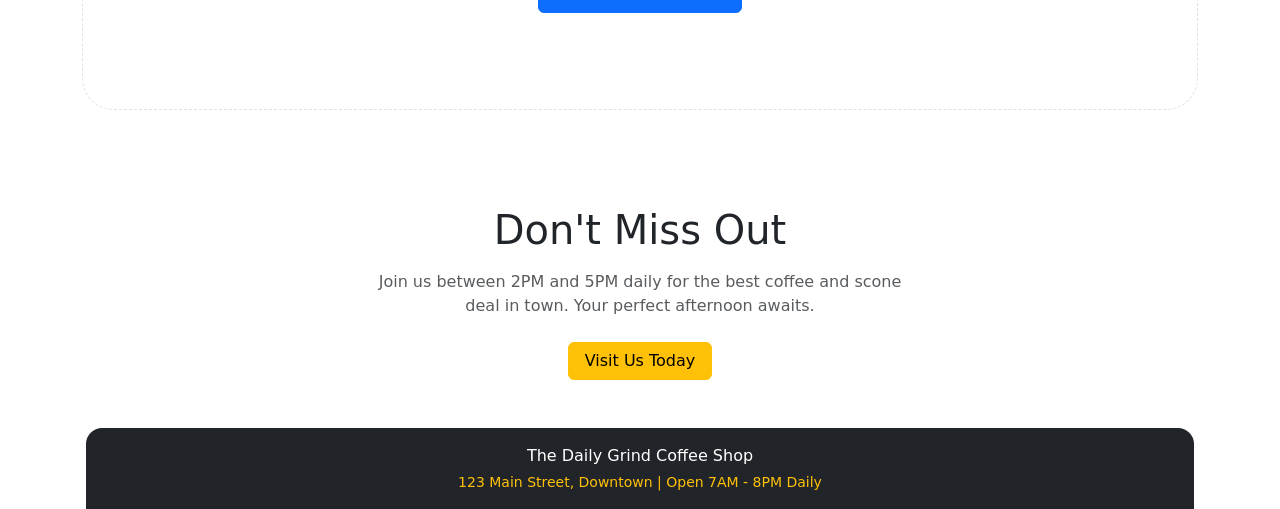
==== commit 883d3bed: "added" ====
--- a/about.html
+++ b/about.html
@@ -131,6 +131,7 @@
                 </nav>
             </header>
         </div>
+    
 
         <div class="container">
             <header class="d-flex flex-wrap justify-content-center py-3 mb-4 border-bottom">
@@ -225,6 +226,58 @@
         </div>
     </li>
 </nav>
+ <!-- Hero
+       Position utilities: https://getbootstrap.com/docs/5.3/utilities/position/
+       Border radius utilities: https://getbootstrap.com/docs/5.3/utilities/borders/#radius -->
+        <header class="position-relative overflow-hidden text-white rounded-bottom-4 mx-md-3">
+            <!-- Object fit (background image): https://getbootstrap.com/docs/5.3/utilities/object-fit/ -->
+            <img src="img/kristaps-ungurs-5KsdEQtfmOw-unsplash copy.jpg" alt=""
+                class="position-absolute top-0 start-0 w-100 h-100 object-fit-cover">
+            <!-- Opacity (image overlay): https://getbootstrap.com/docs/5.3/utilities/opacity/ -->
+            <div class="position-absolute top-0 start-0 w-100 h-100 bg-dark opacity-50"></div>
+
+            <!-- Container: https://getbootstrap.com/docs/5.3/layout/containers/ -->
+            <div class="container position-relative py-5">
+                <!-- Grid: https://getbootstrap.com/docs/5.3/layout/grid/ -->
+                <div class="row my-md-5">
+                    <div class="col-md-9 col-lg-6">
+                        <!-- Badge: https://getbootstrap.com/docs/5.3/components/badge/ -->
+                        <span class="badge text-bg-warning d-inline-flex align-items-center gap-1 mb-3">
+                            <!-- Icon: https://icons.getbootstrap.com/icons/stars/ -->
+                            <i class="bi bi-stars" aria-hidden="true"></i>
+                            Limited Time Offer
+                        </span>
+                        <!-- Display heading: https://getbootstrap.com/docs/5.3/content/typography/#display-headings -->
+                        <h1 class="display-4 mb-3">Happy Hour is Here</h1>
+                        <p class="mb-4">Join us for the perfect afternoon pick-me-up. Enjoy artisan coffee paired with
+                            our freshly baked scones at unbeatable prices.</p>
+
+                        <!-- Buttons: https://getbootstrap.com/docs/5.3/components/buttons/
+               Stacked-to-row layout: https://getbootstrap.com/docs/5.3/components/buttons/#block-buttons -->
+                        <div class="d-grid d-sm-flex gap-3 mb-4">
+                            <a href="#" class="btn btn-warning btn-lg fs-6 px-3">Reserve Your Spot</a>
+                            <a href="#" class="btn btn-outline-light btn-lg fs-6 px-3">View Menu</a>
+                        </div>
+
+                        <!-- Unstyled list: https://getbootstrap.com/docs/5.3/content/typography/#unstyled
+               Flex utilities: https://getbootstrap.com/docs/5.3/utilities/flex/ -->
+                        <ul class="list-unstyled d-flex flex-column flex-sm-row gap-3 mb-0">
+                            <li class="d-flex align-items-center gap-2">
+                                <!-- Icon: https://icons.getbootstrap.com/icons/clock/ -->
+                                <i class="bi bi-clock text-warning" aria-hidden="true"></i>
+                                2PM - 5PM Daily
+                            </li>
+                            <li class="d-flex align-items-center gap-2">
+                                <!-- Icon: https://icons.getbootstrap.com/icons/geo-alt/ -->
+                                <i class="bi bi-geo-alt text-warning" aria-hidden="true"></i>
+                                Downtown Location
+                            </li>
+                        </ul>
+                    </div>
+                </div>
+            </div>
+        </header>
+
     <svg xmlns="http://www.w3.org/2000/svg" class="d-none">
       <symbol id="bootstrap" viewBox="0 0 118 94">
         <title>Bootstrap</title>
--- a/css/style.css
+++ b/css/style.css
@@ -1,164 +1,88 @@
-* {
-margin: 0;
-padding:0;
-box-sizing: border-box;
+.form-control-dark {
+  border-color: var(--bs-gray);
+}
+.form-control-dark:focus {
+  border-color: #fff;
+  box-shadow: 0 0 0 .25rem rgba(255, 255, 255, .25);
 }
 
-body {
-    background-color: #21a107a1;
+.text-small {
+  font-size: 85%;
 }
 
 
-h1 { display:flex; flex-basis: auto;  margin: 18px 0; color: #005c6a ; font-size: 70px; padding: 20px; justify-content: center
+.dropdown-toggle:not(:focus) {
+  outline: 0;
 }
-
-h2 {display:flex; flex-basis: auto;  margin: 18px 0; color: #005c6a ; font-size: 70px; padding: 20px; justify-content: center}
-
-h3 { display: flex; flex-basis: auto ;  margin: 18px 0; font-size: 50px; padding: 20px; justify-content: center;
-    color: #D02702 ;
-}
-
-    h4 { display: flex; flex-basis: auto ;  margin: 18px 0; 
-    color: #D02702  ; 
-    font-size: 30px; padding: 20px; justify-content: center}
-
-p {display: flex;  margin: 16px 0; color: #0273DC; font-size: 35px ; justify-content: center
-}
-
-footer {display: flex;  margin: 16px 0; color: #055730; font-size: 15px ; justify-content: center
-}  
- 
-nav, section {
-	width: 1200px;
-	margin: 0 auto; flex-basis: auto 
-}
-
-nav{
-	display: flex; 
-	justify-content:space-between;
-	height: 120px;
-	background-color: #0BB4FF; 
-	align-items: center;
-}
-
-nav ul {
-	display: flex;
-	list-style-type: none;
-}
-
-nav ul li a {
-	padding: 8px 16px;
-	background-color: #0D8920;
-	display: block;
-	margin-left: 8px;
-	text-decoration: none;
-	font-family: sans-serf;
-	color: #000000
-}
-
-nav ul li a:hover {
-	background-color: #07F5E2;
-text-decoration: line-through;
-	color: #fff;
-}
-.btn {
-	display: block;
-	background-color: #051652;
-	color: #fff;
-	text-decoration: none;
-	font-size: 18px;
-	font-family: sans-serf;
-        padding: 0.75rem 1.5rem;
-    border-radius: 4px;
-    transition: background 0.3s;
-}
-
-.btn:hover {
-	background-color: #0D8789;
-	border: 1px solid #000;
-	color: #000;
-}
-
-/* TABLET (≥376px) */
-@media (min-width: 376px) {
-    .content-section {
-        flex-direction: column;
-    }
-    /* Cards in row */
-    .cards {
-        flex-direction: column;
-        flex-wrap: wrap;
-    }
-    .card {
-        flex: 1 1 calc(33.333% - 1rem);
-    }
-    /* Content sections side by side */
-    .content-section {
-        flex-direction: column;
-        align-items: center;
-    }
-    .content-section.reverse {
-        flex-direction: column;
-    }
-    /* Footer in row */
-    .footer {
-        flex-direction: row;
-        flex-wrap: wrap;
-    }
-    .footer-col {
-        flex: 1 1 calc(25% - 1rem);
-    }
-}
-/* DESKTOP (≥769px) */
-@media (min-width: 769px) {
-    .cards {
-        flex-direction: row;
-        flex-wrap: wrap;
-    }
-    .content-section {
-        flex-direction: row;
-    }
-
-    .content-section.reverse {
-        flex-direction: row-reverse;
-    }
-
-    /* Show desktop nav, hide hamburger */
-    .nav-toggle, .nav-toggle-label {
+.bd-placeholder-img {
+        font-size: 1.125rem;
+        text-anchor: middle;
+        -webkit-user-select: none;
+        -moz-user-select: none;
+        user-select: none;
+      }
+      @media (min-width: 768px) {
+        .bd-placeholder-img-lg {
+          font-size: 3.5rem;
+        }
+      }
+      .b-example-divider {
+        width: 100%;
+        height: 3rem;
+        background-color: #0000001a;
+        border: solid rgba(0, 0, 0, 0.15);
+        border-width: 1px 0;
+        box-shadow:
+          inset 0 0.5em 1.5em #0000001a,
+          inset 0 0.125em 0.5em #00000026;
+      }
+      .b-example-vr {
+        flex-shrink: 0;
+        width: 1.5rem;
+        height: 100vh;
+      }
+      .bi {
+        vertical-align: -0.125em;
+        fill: currentColor;
+      }
+      .nav-scroller {
+        position: relative;
+        z-index: 2;
+        height: 2.75rem;
+        overflow-y: hidden;
+      }
+      .nav {
         display: flex;
-    }
-
-    .nav-links {
-        display: flex;
-        position: static;
-        flex-direction: row;
-        background: none;
-        width: auto;
-        gap: 1rem; }
-}
-
-/* Phone(≥480px) */
-@media (min-width: 480px) {
-     .cards {
-        flex-direction: row;
-        flex-wrap: wrap;
-    }
-    .content-section {
-        flex-direction: row;
-    }
-    .content-section.reverse {
-        flex-direction: row-reverse;
-    }
-    /* Show phone nav, hide hamburger */
-    .nav-toggle, .nav-toggle-label {
-        display: flex;
-    }
-    .nav-links {
-        display: flex;
-        position: static;
-        flex-direction: row;
-        background: none;
-        width: auto;
-        gap: 1rem; }
-
-}
+        flex-wrap: nowrap;
+        padding-bottom: 1rem;
+        margin-top: -1px;
+        overflow-x: auto;
+        text-align: center;
+        white-space: nowrap;
+        -webkit-overflow-scrolling: touch;
+      }
+      .btn-bd-primary {
+        --bd-violet-bg: #712cf9;
+        --bd-violet-rgb: 112.520718, 44.062154, 249.437846;
+        --bs-btn-font-weight: 600;
+        --bs-btn-color: var(--bs-white);
+        --bs-btn-bg: var(--bd-violet-bg);
+        --bs-btn-border-color: var(--bd-violet-bg);
+        --bs-btn-hover-color: var(--bs-white);
+        --bs-btn-hover-bg: #6528e0;
+        --bs-btn-hover-border-color: #6528e0;
+        --bs-btn-focus-shadow-rgb: var(--bd-violet-rgb);
+        --bs-btn-active-color: var(--bs-btn-hover-color);
+        --bs-btn-active-bg: #5a23c8;
+        --bs-btn-active-border-color: #5a23c8;
+      }
+      .bd-mode-toggle {
+        z-index: 1500;
+      }
+      .bd-mode-toggle .bi {
+        width: 1em;
+        height: 1em;
+      }
+      .bd-mode-toggle .dropdown-menu .active .bi {
+        display: block !important;
+      }.border-dashed { --bs-border-style: dashed; }
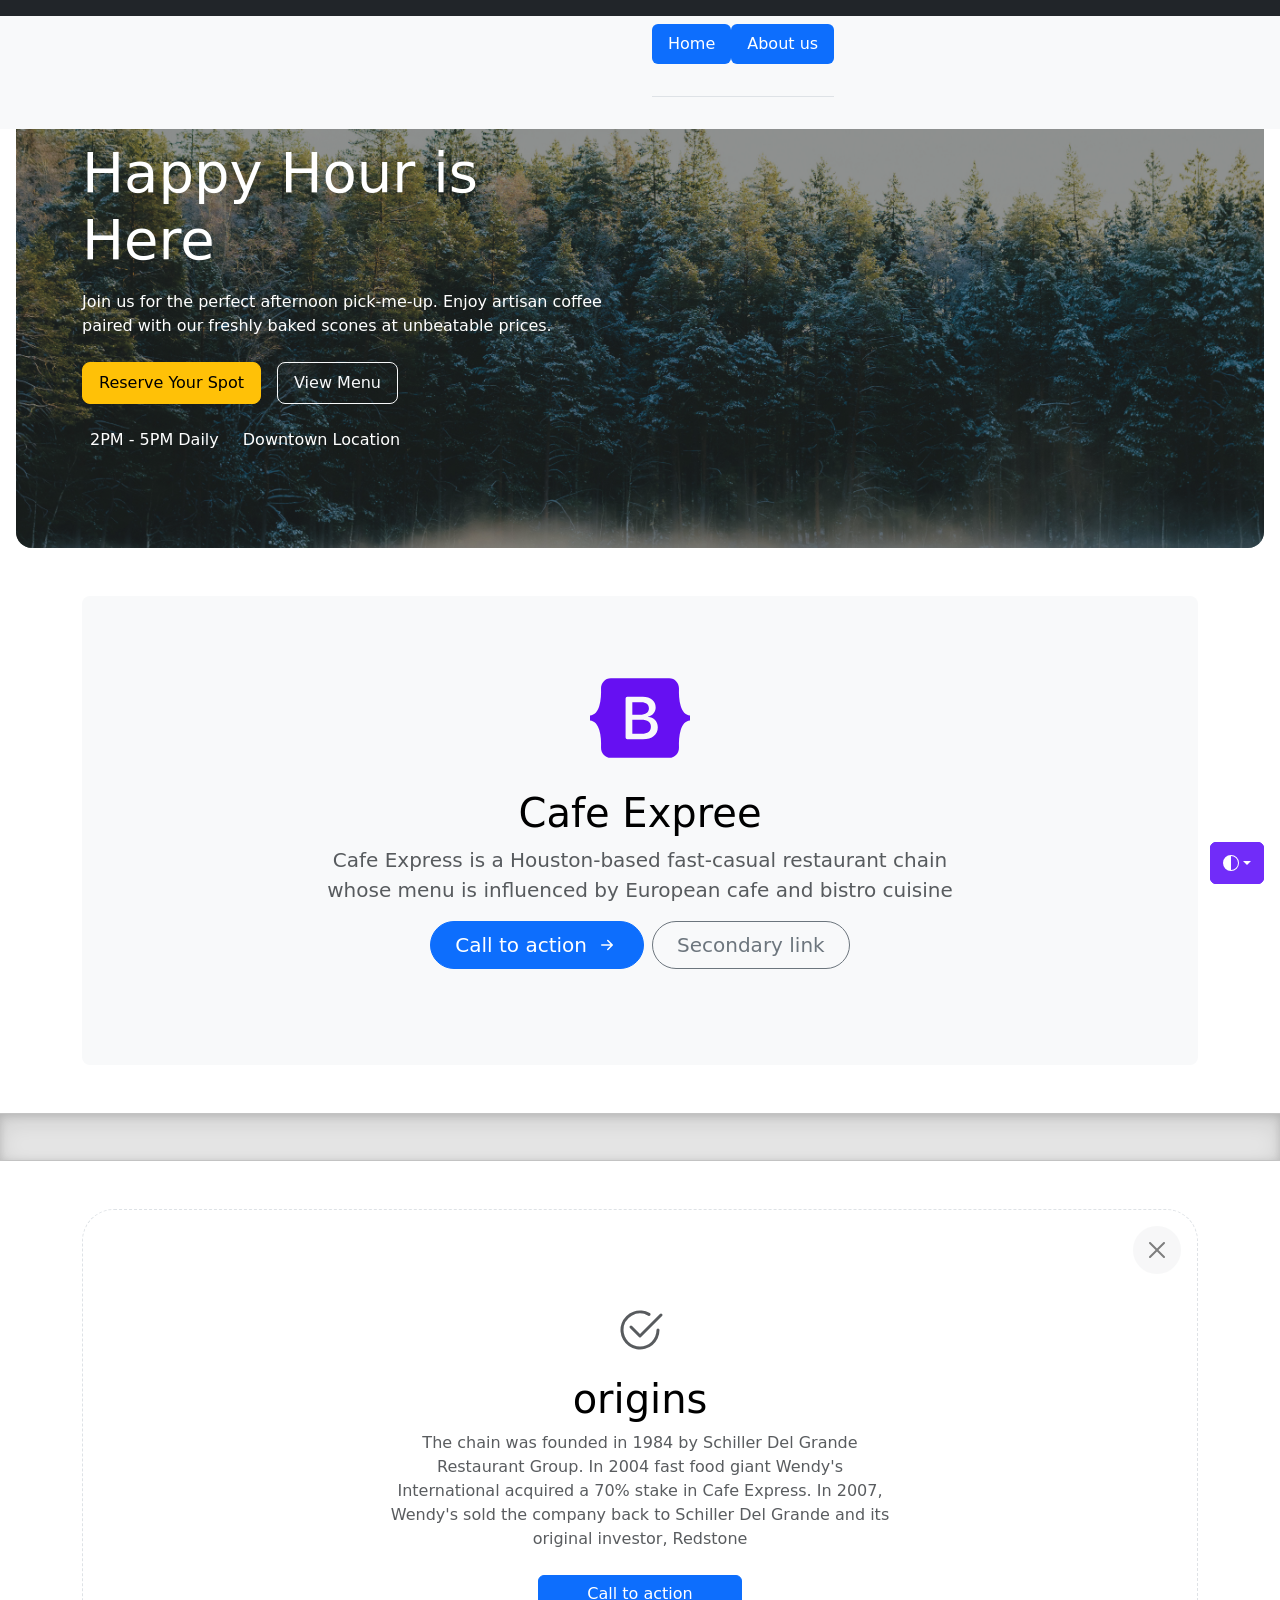
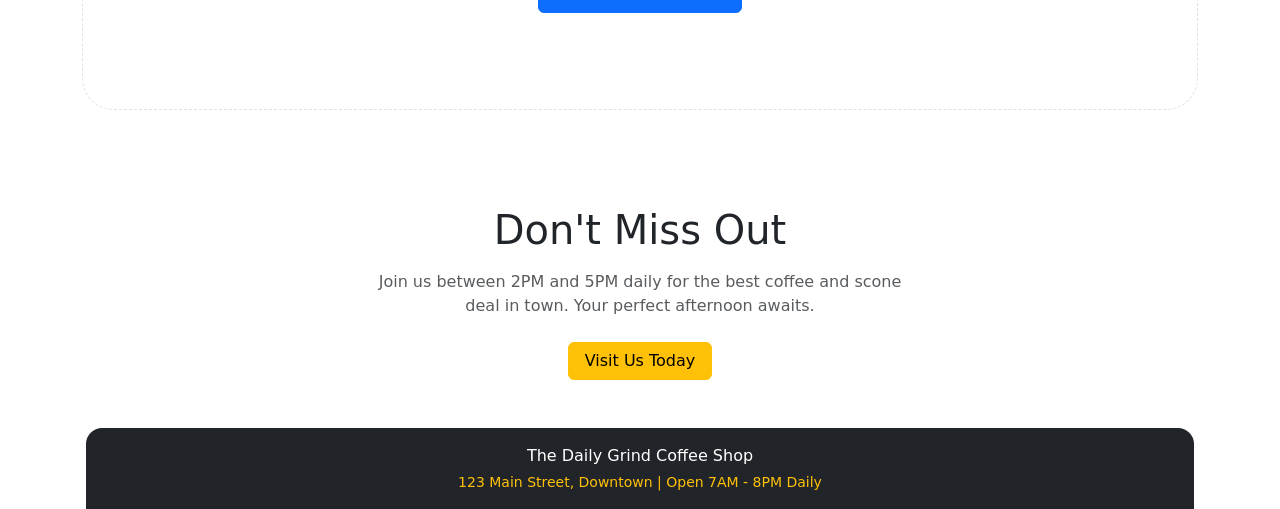
==== commit 9f05c089: "change" ====
--- a/about.html
+++ b/about.html
@@ -26,31 +26,7 @@
     <link href="jumbotrons.css" rel="stylesheet" />
   </head>
   <body>
-    <svg xmlns="http://www.w3.org/2000/svg" class="d-none">
-      <symbol id="check2" viewBox="0 0 16 16">
-        <path
-          d="M13.854 3.646a.5.5 0 0 1 0 .708l-7 7a.5.5 0 0 1-.708 0l-3.5-3.5a.5.5 0 1 1 .708-.708L6.5 10.293l6.646-6.647a.5.5 0 0 1 .708 0z"
-        ></path>
-      </symbol>
-      <symbol id="circle-half" viewBox="0 0 16 16">
-        <path
-          d="M8 15A7 7 0 1 0 8 1v14zm0 1A8 8 0 1 1 8 0a8 8 0 0 1 0 16z"
-        ></path>
-      </symbol>
-      <symbol id="moon-stars-fill" viewBox="0 0 16 16">
-        <path
-          d="M6 .278a.768.768 0 0 1 .08.858 7.208 7.208 0 0 0-.878 3.46c0 4.021 3.278 7.277 7.318 7.277.527 0 1.04-.055 1.533-.16a.787.787 0 0 1 .81.316.733.733 0 0 1-.031.893A8.349 8.349 0 0 1 8.344 16C3.734 16 0 12.286 0 7.71 0 4.266 2.114 1.312 5.124.06A.752.752 0 0 1 6 .278z"
-        ></path>
-        <path
-          d="M10.794 3.148a.217.217 0 0 1 .412 0l.387 1.162c.173.518.579.924 1.097 1.097l1.162.387a.217.217 0 0 1 0 .412l-1.162.387a1.734 1.734 0 0 0-1.097 1.097l-.387 1.162a.217.217 0 0 1-.412 0l-.387-1.162A1.734 1.734 0 0 0 9.31 6.593l-1.162-.387a.217.217 0 0 1 0-.412l1.162-.387a1.734 1.734 0 0 0 1.097-1.097l.387-1.162zM13.863.099a.145.145 0 0 1 .274 0l.258.774c.115.346.386.617.732.732l.774.258a.145.145 0 0 1 0 .274l-.774.258a1.156 1.156 0 0 0-.732.732l-.258.774a.145.145 0 0 1-.274 0l-.258-.774a1.156 1.156 0 0 0-.732-.732l-.774-.258a.145.145 0 0 1 0-.274l.774-.258c.346-.115.617-.386.732-.732L13.863.1z"
-        ></path>
-      </symbol>
-      <symbol id="sun-fill" viewBox="0 0 16 16">
-        <path
-          d="M8 12a4 4 0 1 0 0-8 4 4 0 0 0 0 8zM8 0a.5.5 0 0 1 .5.5v2a.5.5 0 0 1-1 0v-2A.5.5 0 0 1 8 0zm0 13a.5.5 0 0 1 .5.5v2a.5.5 0 0 1-1 0v-2A.5.5 0 0 1 8 13zm8-5a.5.5 0 0 1-.5.5h-2a.5.5 0 0 1 0-1h2a.5.5 0 0 1 .5.5zM3 8a.5.5 0 0 1-.5.5h-2a.5.5 0 0 1 0-1h2A.5.5 0 0 1 3 8zm10.657-5.657a.5.5 0 0 1 0 .707l-1.414 1.415a.5.5 0 1 1-.707-.708l1.414-1.414a.5.5 0 0 1 .707 0zm-9.193 9.193a.5.5 0 0 1 0 .707L3.05 13.657a.5.5 0 0 1-.707-.707l1.414-1.414a.5.5 0 0 1 .707 0zm9.193 2.121a.5.5 0 0 1-.707 0l-1.414-1.414a.5.5 0 0 1 .707-.707l1.414 1.414a.5.5 0 0 1 0 .707zM4.464 4.465a.5.5 0 0 1-.707 0L2.343 3.05a.5.5 0 1 1 .707-.707l1.414 1.414a.5.5 0 0 1 0 .708z"
-        ></path>
-      </symbol>
-    </svg>
+
     <div
       class="dropdown position-fixed bottom-0 end-0 mb-3 me-3 bd-mode-toggle"
     >
@@ -210,9 +186,7 @@
                     </div>
                     <a href="/"
                         class="d-flex align-items-center mb-3 mb-md-0 me-md-auto link-body-emphasis text-decoration-none">
-                        <svg class="bi me-2" width="40" height="32" aria-hidden="true">
-                            <use xlink:href="#bootstrap"></use>
-                        </svg>
+                    
                         
                     </a>
                     <ul class="nav nav-pills">
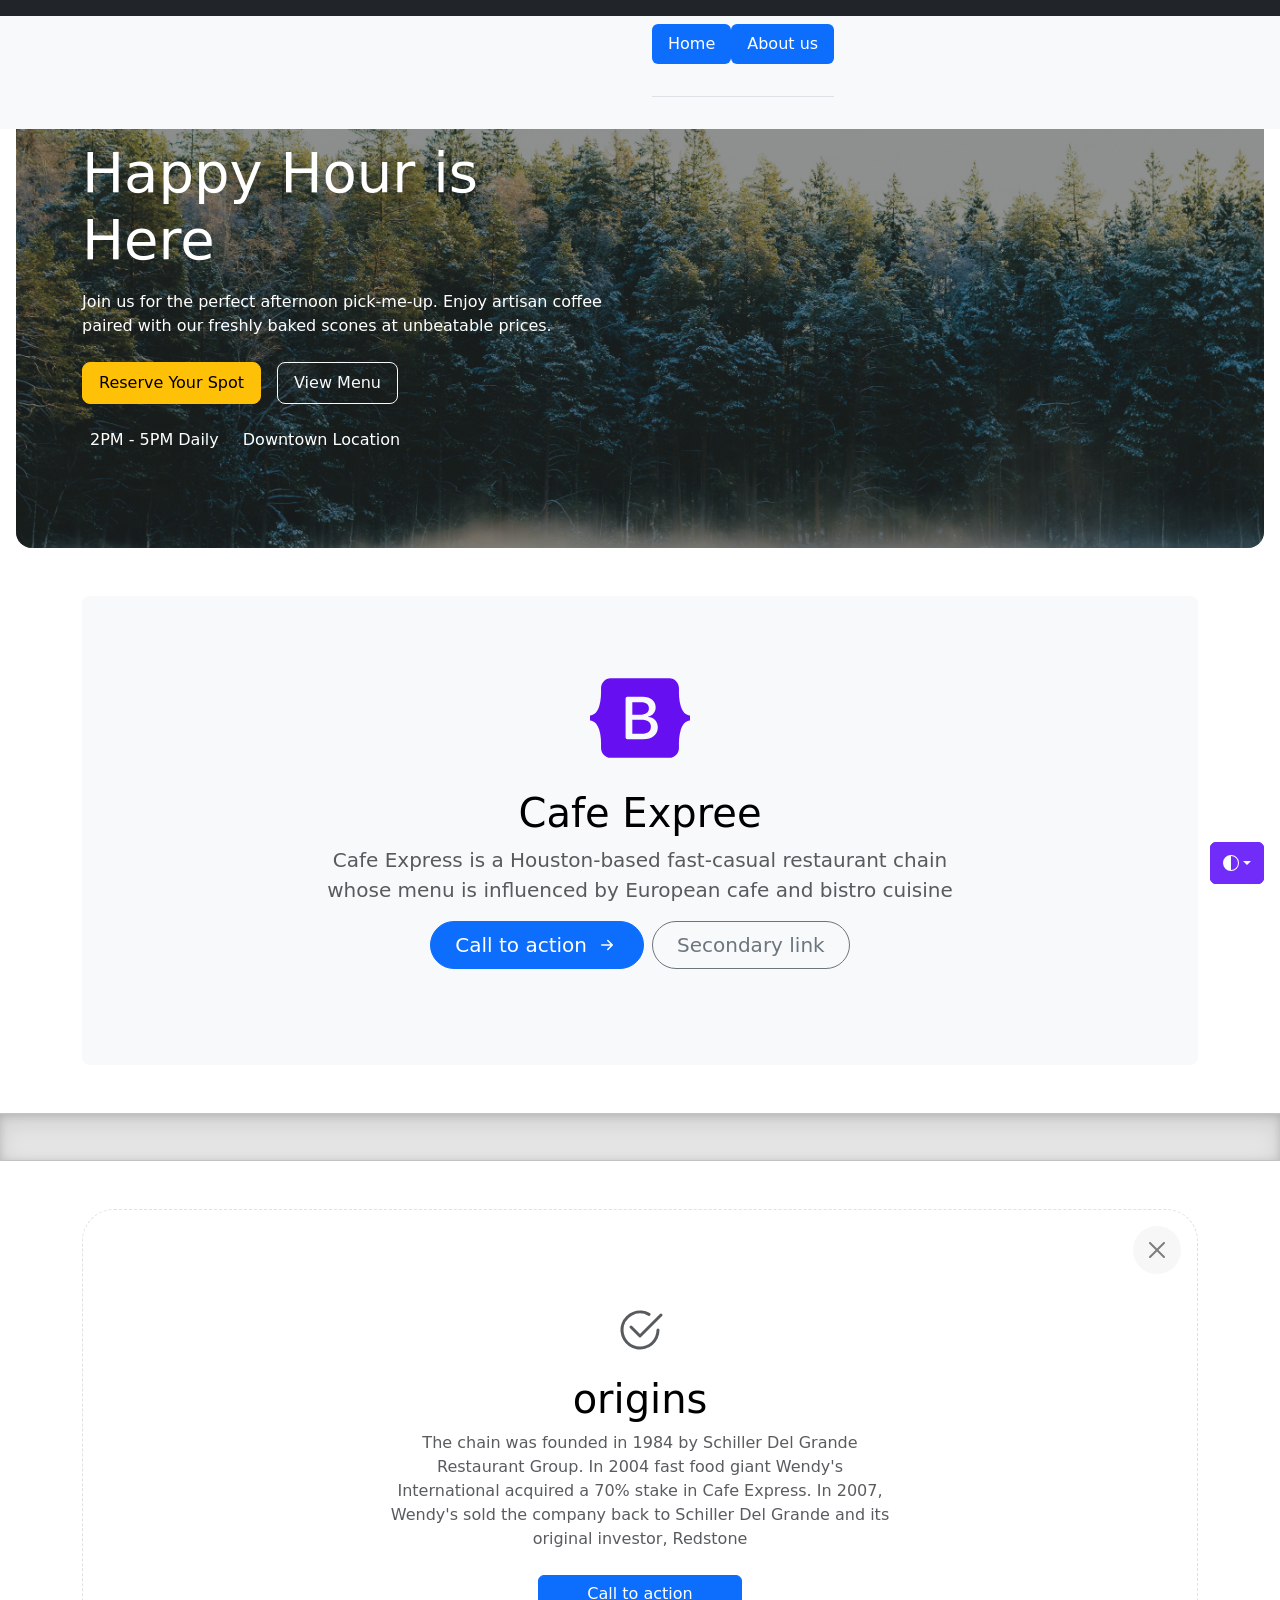
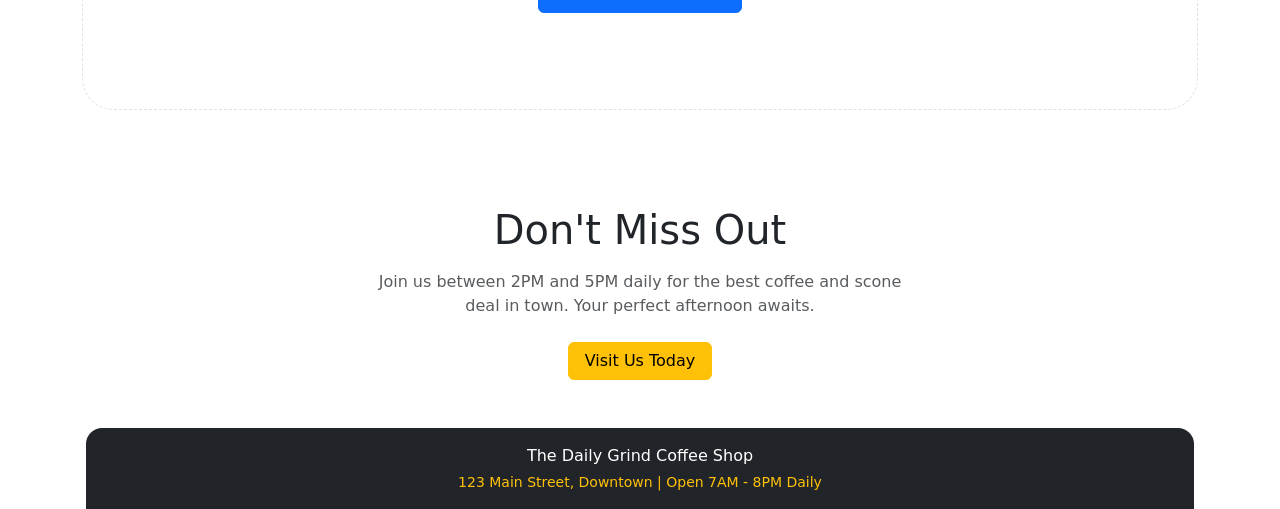
==== commit b8eb004a: "done" ====
--- a/about.html
+++ b/about.html
@@ -1,103 +1,74 @@
 <!doctype html>
 <html lang="en" data-bs-theme="auto">
-  <head>
+
+<head>
     <meta charset="utf-8" />
     <meta name="viewport" content="width=device-width, initial-scale=1" />
     <meta name="description" content="" />
-    <meta
-      name="author"
-      content="Mark Otto, Jacob Thornton, and Bootstrap contributors"
-    />
+    <meta name="author" content="Mark Otto, Jacob Thornton, and Bootstrap contributors" />
     <meta name="generator" content="Astro v5.13.2" />
     <title>Jumbotrons · Bootstrap v5.3</title>
-    <link
-      rel="canonical"
-      href="https://getbootstrap.com/docs/5.3/examples/jumbotrons/"
-    />
+    <link rel="canonical" href="https://getbootstrap.com/docs/5.3/examples/jumbotrons/" />
     <script src="../assets/js/color-modes.js"></script>
     <!-- Bootstrap CSS: https://getbootstrap.com/docs/5.3/getting-started/introduction/ -->
-    <link href="https://cdn.jsdelivr.net/npm/bootstrap@5.3.8/dist/css/bootstrap.min.css
-" rel="stylesheet">
+    <link href="https://cdn.jsdelivr.net/npm/bootstrap@5.3.8/dist/css/bootstrap.min.css" rel="stylesheet">
     <!-- Bootstrap Icons: https://icons.getbootstrap.com/ -->
     <link href="https://cdn.jsdelivr.net/npm/bootstrap@5.3.8/dist/css/bootstrap.min.css" rel="stylesheet">
-        <link href="css/style.css" rel="stylesheet">
-</head>
+    <link href="css/style.css" rel="stylesheet">
     <meta name="theme-color" content="#712cf9" />
     <link href="jumbotrons.css" rel="stylesheet" />
-  </head>
-  <body>
-
-    <div
-      class="dropdown position-fixed bottom-0 end-0 mb-3 me-3 bd-mode-toggle"
-    >
-      <button
-        class="btn btn-bd-primary py-2 dropdown-toggle d-flex align-items-center"
-        id="bd-theme"
-        type="button"
-        aria-expanded="false"
-        data-bs-toggle="dropdown"
-        aria-label="Toggle theme (auto)"
-      >
-        <svg class="bi my-1 theme-icon-active" aria-hidden="true">
-          <use href="#circle-half"></use>
-        </svg>
-        <span class="visually-hidden" id="bd-theme-text">Toggle theme</span>
-      </button>
-      <ul
-        class="dropdown-menu dropdown-menu-end shadow"
-        aria-labelledby="bd-theme-text"
-      >
-        <li>
-          <button
-            type="button"
-            class="dropdown-item d-flex align-items-center"
-            data-bs-theme-value="light"
-            aria-pressed="false"
-          >
-            <svg class="bi me-2 opacity-50" aria-hidden="true">
-              <use href="#sun-fill"></use>
+</head>
+
+<body>
+
+    <div class="dropdown position-fixed bottom-0 end-0 mb-3 me-3 bd-mode-toggle">
+        <button class="btn btn-bd-primary py-2 dropdown-toggle d-flex align-items-center" id="bd-theme" type="button"
+            aria-expanded="false" data-bs-toggle="dropdown" aria-label="Toggle theme (auto)">
+            <svg class="bi my-1 theme-icon-active" aria-hidden="true">
+                <use href="#circle-half"></use>
             </svg>
-            Light
-            <svg class="bi ms-auto d-none" aria-hidden="true">
-              <use href="#check2"></use>
-            </svg>
-          </button>
-        </li>
-        <li>
-          <button
-            type="button"
-            class="dropdown-item d-flex align-items-center"
-            data-bs-theme-value="dark"
-            aria-pressed="false"
-          >
-            <svg class="bi me-2 opacity-50" aria-hidden="true">
-              <use href="#moon-stars-fill"></use>
-            </svg>
-            Dark
-            <svg class="bi ms-auto d-none" aria-hidden="true">
-              <use href="#check2"></use>
-            </svg>
-          </button>
-        </li>
-        <li>
-          <button
-            type="button"
-            class="dropdown-item d-flex align-items-center active"
-            data-bs-theme-value="auto"
-            aria-pressed="true"
-          >
-            <svg class="bi me-2 opacity-50" aria-hidden="true">
-              <use href="#circle-half"></use>
-            </svg>
-            Auto
-            <svg class="bi ms-auto d-none" aria-hidden="true">
-              <use href="#check2"></use>
-            </svg>
-          </button>
-        </li>
-      </ul>
+            <span class="visually-hidden" id="bd-theme-text">Toggle theme</span>
+        </button>
+        <ul class="dropdown-menu dropdown-menu-end shadow" aria-labelledby="bd-theme-text">
+            <li>
+                <button type="button" class="dropdown-item d-flex align-items-center" data-bs-theme-value="light"
+                    aria-pressed="false">
+                    <svg class="bi me-2 opacity-50" aria-hidden="true">
+                        <use href="#sun-fill"></use>
+                    </svg>
+                    Light
+                    <svg class="bi ms-auto d-none" aria-hidden="true">
+                        <use href="#check2"></use>
+                    </svg>
+                </button>
+            </li>
+            <li>
+                <button type="button" class="dropdown-item d-flex align-items-center" data-bs-theme-value="dark"
+                    aria-pressed="false">
+                    <svg class="bi me-2 opacity-50" aria-hidden="true">
+                        <use href="#moon-stars-fill"></use>
+                    </svg>
+                    Dark
+                    <svg class="bi ms-auto d-none" aria-hidden="true">
+                        <use href="#check2"></use>
+                    </svg>
+                </button>
+            </li>
+            <li>
+                <button type="button" class="dropdown-item d-flex align-items-center active" data-bs-theme-value="auto"
+                    aria-pressed="true">
+                    <svg class="bi me-2 opacity-50" aria-hidden="true">
+                        <use href="#circle-half"></use>
+                    </svg>
+                    Auto
+                    <svg class="bi ms-auto d-none" aria-hidden="true">
+                        <use href="#check2"></use>
+                    </svg>
+                </button>
+            </li>
+        </ul>
     </div>
-     <!-- NAVBAR -->
+    <!-- NAVBAR -->
     <nav id="mainNav" class="navbar navbar-expand-md bg-body-tertiary fixed-top border-top">
         <div class="container-fluid">
             <header data-bs-theme="dark">
@@ -107,7 +78,7 @@
                 </nav>
             </header>
         </div>
-    
+
 
         <div class="container">
             <header class="d-flex flex-wrap justify-content-center py-3 mb-4 border-bottom">
@@ -186,178 +157,163 @@
                     </div>
                     <a href="/"
                         class="d-flex align-items-center mb-3 mb-md-0 me-md-auto link-body-emphasis text-decoration-none">
-                    
-                        
+
+
                     </a>
                     <ul class="nav nav-pills">
                         <li class="nav-item">
                             <a href="index.html" class="nav-link active" aria-current="page">Home</a>
                         </li>
-                        <li class="nav-item"><a href="about.html" class="nav-link active" aria-current="page">About us</a></li>
+                        <li class="nav-item"><a href="about.html" class="nav-link active" aria-current="page">About
+                                us</a></li>
 
                     </ul>
             </header>
         </div>
-    </li>
-</nav>
- <!-- Hero
+        </li>
+    </nav>
+    <!-- Hero
        Position utilities: https://getbootstrap.com/docs/5.3/utilities/position/
        Border radius utilities: https://getbootstrap.com/docs/5.3/utilities/borders/#radius -->
-        <header class="position-relative overflow-hidden text-white rounded-bottom-4 mx-md-3">
-            <!-- Object fit (background image): https://getbootstrap.com/docs/5.3/utilities/object-fit/ -->
-            <img src="img/kristaps-ungurs-5KsdEQtfmOw-unsplash copy.jpg" alt=""
-                class="position-absolute top-0 start-0 w-100 h-100 object-fit-cover">
-            <!-- Opacity (image overlay): https://getbootstrap.com/docs/5.3/utilities/opacity/ -->
-            <div class="position-absolute top-0 start-0 w-100 h-100 bg-dark opacity-50"></div>
-
-            <!-- Container: https://getbootstrap.com/docs/5.3/layout/containers/ -->
-            <div class="container position-relative py-5">
-                <!-- Grid: https://getbootstrap.com/docs/5.3/layout/grid/ -->
-                <div class="row my-md-5">
-                    <div class="col-md-9 col-lg-6">
-                        <!-- Badge: https://getbootstrap.com/docs/5.3/components/badge/ -->
-                        <span class="badge text-bg-warning d-inline-flex align-items-center gap-1 mb-3">
-                            <!-- Icon: https://icons.getbootstrap.com/icons/stars/ -->
-                            <i class="bi bi-stars" aria-hidden="true"></i>
-                            Limited Time Offer
-                        </span>
-                        <!-- Display heading: https://getbootstrap.com/docs/5.3/content/typography/#display-headings -->
-                        <h1 class="display-4 mb-3">Happy Hour is Here</h1>
-                        <p class="mb-4">Join us for the perfect afternoon pick-me-up. Enjoy artisan coffee paired with
-                            our freshly baked scones at unbeatable prices.</p>
-
-                        <!-- Buttons: https://getbootstrap.com/docs/5.3/components/buttons/
+    <header class="position-relative overflow-hidden text-white rounded-bottom-4 mx-md-3">
+        <!-- Object fit (background image): https://getbootstrap.com/docs/5.3/utilities/object-fit/ -->
+        <img src="img/kristaps-ungurs-5KsdEQtfmOw-unsplash copy.jpg" alt=""
+            class="position-absolute top-0 start-0 w-100 h-100 object-fit-cover">
+        <!-- Opacity (image overlay): https://getbootstrap.com/docs/5.3/utilities/opacity/ -->
+        <div class="position-absolute top-0 start-0 w-100 h-100 bg-dark opacity-50"></div>
+
+        <!-- Container: https://getbootstrap.com/docs/5.3/layout/containers/ -->
+        <div class="container position-relative py-5">
+            <!-- Grid: https://getbootstrap.com/docs/5.3/layout/grid/ -->
+            <div class="row my-md-5">
+                <div class="col-md-9 col-lg-6">
+                    <!-- Badge: https://getbootstrap.com/docs/5.3/components/badge/ -->
+                    <span class="badge text-bg-warning d-inline-flex align-items-center gap-1 mb-3">
+                        <!-- Icon: https://icons.getbootstrap.com/icons/stars/ -->
+                        <i class="bi bi-stars" aria-hidden="true"></i>
+                        Limited Time Offer
+                    </span>
+                    <!-- Display heading: https://getbootstrap.com/docs/5.3/content/typography/#display-headings -->
+                    <h1 class="display-4 mb-3">Happy Hour is Here</h1>
+                    <p class="mb-4">Join us for the perfect afternoon pick-me-up. Enjoy artisan coffee paired with
+                        our freshly baked scones at unbeatable prices.</p>
+
+                    <!-- Buttons: https://getbootstrap.com/docs/5.3/components/buttons/
                Stacked-to-row layout: https://getbootstrap.com/docs/5.3/components/buttons/#block-buttons -->
-                        <div class="d-grid d-sm-flex gap-3 mb-4">
-                            <a href="#" class="btn btn-warning btn-lg fs-6 px-3">Reserve Your Spot</a>
-                            <a href="#" class="btn btn-outline-light btn-lg fs-6 px-3">View Menu</a>
-                        </div>
-
-                        <!-- Unstyled list: https://getbootstrap.com/docs/5.3/content/typography/#unstyled
+                    <div class="d-grid d-sm-flex gap-3 mb-4">
+                        <a href="#" class="btn btn-warning btn-lg fs-6 px-3">Reserve Your Spot</a>
+                        <a href="#" class="btn btn-outline-light btn-lg fs-6 px-3">View Menu</a>
+                    </div>
+
+                    <!-- Unstyled list: https://getbootstrap.com/docs/5.3/content/typography/#unstyled
                Flex utilities: https://getbootstrap.com/docs/5.3/utilities/flex/ -->
-                        <ul class="list-unstyled d-flex flex-column flex-sm-row gap-3 mb-0">
-                            <li class="d-flex align-items-center gap-2">
-                                <!-- Icon: https://icons.getbootstrap.com/icons/clock/ -->
-                                <i class="bi bi-clock text-warning" aria-hidden="true"></i>
-                                2PM - 5PM Daily
-                            </li>
-                            <li class="d-flex align-items-center gap-2">
-                                <!-- Icon: https://icons.getbootstrap.com/icons/geo-alt/ -->
-                                <i class="bi bi-geo-alt text-warning" aria-hidden="true"></i>
-                                Downtown Location
-                            </li>
-                        </ul>
-                    </div>
+                    <ul class="list-unstyled d-flex flex-column flex-sm-row gap-3 mb-0">
+                        <li class="d-flex align-items-center gap-2">
+                            <!-- Icon: https://icons.getbootstrap.com/icons/clock/ -->
+                            <i class="bi bi-clock text-warning" aria-hidden="true"></i>
+                            2PM - 5PM Daily
+                        </li>
+                        <li class="d-flex align-items-center gap-2">
+                            <!-- Icon: https://icons.getbootstrap.com/icons/geo-alt/ -->
+                            <i class="bi bi-geo-alt text-warning" aria-hidden="true"></i>
+                            Downtown Location
+                        </li>
+                    </ul>
                 </div>
             </div>
-        </header>
+        </div>
+    </header>
 
     <svg xmlns="http://www.w3.org/2000/svg" class="d-none">
-      <symbol id="bootstrap" viewBox="0 0 118 94">
-        <title>Bootstrap</title>
-        <path
-          fill-rule="evenodd"
-          clip-rule="evenodd"
-          d="M24.509 0c-6.733 0-11.715 5.893-11.492 12.284.214 6.14-.064 14.092-2.066 20.577C8.943 39.365 5.547 43.485 0 44.014v5.972c5.547.529 8.943 4.649 10.951 11.153 2.002 6.485 2.28 14.437 2.066 20.577C12.794 88.106 17.776 94 24.51 94H93.5c6.733 0 11.714-5.893 11.491-12.284-.214-6.14.064-14.092 2.066-20.577 2.009-6.504 5.396-10.624 10.943-11.153v-5.972c-5.547-.529-8.934-4.649-10.943-11.153-2.002-6.484-2.28-14.437-2.066-20.577C105.214 5.894 100.233 0 93.5 0H24.508zM80 57.863C80 66.663 73.436 72 62.543 72H44a2 2 0 01-2-2V24a2 2 0 012-2h18.437c9.083 0 15.044 4.92 15.044 12.474 0 5.302-4.01 10.049-9.119 10.88v.277C75.317 46.394 80 51.21 80 57.863zM60.521 28.34H49.948v14.934h8.905c6.884 0 10.68-2.772 10.68-7.727 0-4.643-3.264-7.207-9.012-7.207zM49.948 49.2v16.458H60.91c7.167 0 10.964-2.876 10.964-8.281 0-5.406-3.903-8.178-11.425-8.178H49.948z"
-        ></path>
-      </symbol>
-      <symbol id="arrow-right-short" viewBox="0 0 16 16">
-        <path
-          fill-rule="evenodd"
-          d="M4 8a.5.5 0 0 1 .5-.5h5.793L8.146 5.354a.5.5 0 1 1 .708-.708l3 3a.5.5 0 0 1 0 .708l-3 3a.5.5 0 0 1-.708-.708L10.293 8.5H4.5A.5.5 0 0 1 4 8z"
-        ></path>
-      </symbol>
-      <symbol id="check2-circle" viewBox="0 0 16 16">
-        <path
-          d="M2.5 8a5.5 5.5 0 0 1 8.25-4.764.5.5 0 0 0 .5-.866A6.5 6.5 0 1 0 14.5 8a.5.5 0 0 0-1 0 5.5 5.5 0 1 1-11 0z"
-        ></path>
-        <path
-          d="M15.354 3.354a.5.5 0 0 0-.708-.708L8 9.293 5.354 6.646a.5.5 0 1 0-.708.708l3 3a.5.5 0 0 0 .708 0l7-7z"
-        ></path>
-      </symbol>
+        <symbol id="bootstrap" viewBox="0 0 118 94">
+            <title>Bootstrap</title>
+            <path fill-rule="evenodd" clip-rule="evenodd"
+                d="M24.509 0c-6.733 0-11.715 5.893-11.492 12.284.214 6.14-.064 14.092-2.066 20.577C8.943 39.365 5.547 43.485 0 44.014v5.972c5.547.529 8.943 4.649 10.951 11.153 2.002 6.485 2.28 14.437 2.066 20.577C12.794 88.106 17.776 94 24.51 94H93.5c6.733 0 11.714-5.893 11.491-12.284-.214-6.14.064-14.092 2.066-20.577 2.009-6.504 5.396-10.624 10.943-11.153v-5.972c-5.547-.529-8.934-4.649-10.943-11.153-2.002-6.484-2.28-14.437-2.066-20.577C105.214 5.894 100.233 0 93.5 0H24.508zM80 57.863C80 66.663 73.436 72 62.543 72H44a2 2 0 01-2-2V24a2 2 0 012-2h18.437c9.083 0 15.044 4.92 15.044 12.474 0 5.302-4.01 10.049-9.119 10.88v.277C75.317 46.394 80 51.21 80 57.863zM60.521 28.34H49.948v14.934h8.905c6.884 0 10.68-2.772 10.68-7.727 0-4.643-3.264-7.207-9.012-7.207zM49.948 49.2v16.458H60.91c7.167 0 10.964-2.876 10.964-8.281 0-5.406-3.903-8.178-11.425-8.178H49.948z">
+            </path>
+        </symbol>
+        <symbol id="arrow-right-short" viewBox="0 0 16 16">
+            <path fill-rule="evenodd"
+                d="M4 8a.5.5 0 0 1 .5-.5h5.793L8.146 5.354a.5.5 0 1 1 .708-.708l3 3a.5.5 0 0 1 0 .708l-3 3a.5.5 0 0 1-.708-.708L10.293 8.5H4.5A.5.5 0 0 1 4 8z">
+            </path>
+        </symbol>
+        <symbol id="check2-circle" viewBox="0 0 16 16">
+            <path
+                d="M2.5 8a5.5 5.5 0 0 1 8.25-4.764.5.5 0 0 0 .5-.866A6.5 6.5 0 1 0 14.5 8a.5.5 0 0 0-1 0 5.5 5.5 0 1 1-11 0z">
+            </path>
+            <path
+                d="M15.354 3.354a.5.5 0 0 0-.708-.708L8 9.293 5.354 6.646a.5.5 0 1 0-.708.708l3 3a.5.5 0 0 0 .708 0l7-7z">
+            </path>
+        </symbol>
     </svg>
     <div class="container my-5">
-      <div class="p-5 text-center bg-body-tertiary rounded-3">
-        <svg
-          class="bi mt-4 mb-3"
-          style="color: var(--bs-indigo)"
-          width="100"
-          height="100"
-          aria-hidden="true"
-        >
-          <use xlink:href="#bootstrap"></use>
-        </svg>
-        <h1 class="text-body-emphasis">Cafe Expree</h1>
-        <p class="col-lg-8 mx-auto fs-5 text-muted">
-          Cafe Express is a Houston-based fast-casual restaurant chain whose menu is influenced by European cafe and bistro cuisine
-        </p>
-        <div class="d-inline-flex gap-2 mb-5">
-          <button
-            class="d-inline-flex align-items-center btn btn-primary btn-lg px-4 rounded-pill"
-            type="button"
-          >
-            Call to action
-            <svg class="bi ms-2" width="24" height="24" aria-hidden="true">
-              <use xlink:href="#arrow-right-short"></use>
+        <div class="p-5 text-center bg-body-tertiary rounded-3">
+            <svg class="bi mt-4 mb-3" style="color: var(--bs-indigo)" width="100" height="100" aria-hidden="true">
+                <use xlink:href="#bootstrap"></use>
             </svg>
-          </button>
-          <button
-            class="btn btn-outline-secondary btn-lg px-4 rounded-pill"
-            type="button"
-          >
-            Secondary link
-          </button>
-        </div>
-      </div>
+            <h1 class="text-body-emphasis">Cafe Expree</h1>
+            <p class="col-lg-8 mx-auto fs-5 text-muted">
+                Cafe Express is a Houston-based fast-casual restaurant chain whose menu is influenced by European cafe
+                and bistro cuisine
+            </p>
+            <div class="d-inline-flex gap-2 mb-5">
+                <button class="d-inline-flex align-items-center btn btn-primary btn-lg px-4 rounded-pill" type="button">
+                    Call to action
+                    <svg class="bi ms-2" width="24" height="24" aria-hidden="true">
+                        <use xlink:href="#arrow-right-short"></use>
+                    </svg>
+                </button>
+                <button class="btn btn-outline-secondary btn-lg px-4 rounded-pill" type="button">
+                    Secondary link
+                </button>
+            </div>
+        </div>
     </div>
     <div class="b-example-divider"></div>
     <div class="container my-5">
-      <div
-        class="position-relative p-5 text-center text-muted bg-body border border-dashed rounded-5"
-      >
-        <button
-          type="button"
-          class="position-absolute top-0 end-0 p-3 m-3 btn-close bg-secondary bg-opacity-10 rounded-pill"
-          aria-label="Close"
-        ></button>
-        <svg class="bi mt-5 mb-3" width="48" height="48" aria-hidden="true">
-          <use xlink:href="#check2-circle"></use>
-        </svg>
-        <h1 class="text-body-emphasis">origins</h1>
-        <p class="col-lg-6 mx-auto mb-4">
-          The chain was founded in 1984 by Schiller Del Grande Restaurant Group. In 2004 fast food giant Wendy's International acquired a 70% stake in Cafe Express. In 2007, Wendy's sold the company back to Schiller Del Grande and its original investor, Redstone
-        </p>
-        <button class="btn btn-primary px-5 mb-5" type="button">
-          Call to action
-        </button>
-      </div>
+        <div class="position-relative p-5 text-center text-muted bg-body border border-dashed rounded-5">
+            <button type="button"
+                class="position-absolute top-0 end-0 p-3 m-3 btn-close bg-secondary bg-opacity-10 rounded-pill"
+                aria-label="Close"></button>
+            <svg class="bi mt-5 mb-3" width="48" height="48" aria-hidden="true">
+                <use xlink:href="#check2-circle"></use>
+            </svg>
+            <h1 class="text-body-emphasis">origins</h1>
+            <p class="col-lg-6 mx-auto mb-4">
+                The chain was founded in 1984 by Schiller Del Grande Restaurant Group. In 2004 fast food giant Wendy's
+                International acquired a 70% stake in Cafe Express. In 2007, Wendy's sold the company back to Schiller
+                Del Grande and its original investor, Redstone
+            </p>
+            <button class="btn btn-primary px-5 mb-5" type="button">
+                Call to action
+            </button>
+        </div>
     </div>
-          <!-- Don't Miss Out
+    <!-- Don't Miss Out
          Container: https://getbootstrap.com/docs/5.3/layout/containers/ -->
-            <section class="container text-center py-5">
-                <!-- Grid: https://getbootstrap.com/docs/5.3/layout/grid/ -->
-                <div class="row justify-content-center">
-                    <div class="col-md-8 col-lg-6">
-                        <!-- Display heading: https://getbootstrap.com/docs/5.3/content/typography/#display-headings -->
-                        <h2 class="display-6 mb-3">Don't Miss Out</h2>
-                        <p class="text-body-secondary mb-4">Join us between 2PM and 5PM daily for the best coffee and
-                            scone deal in town. Your perfect afternoon awaits.</p>
-                        <!-- Button: https://getbootstrap.com/docs/5.3/components/buttons/ -->
-                        <a href="#" class="btn btn-warning px-3">Visit Us Today</a>
-                    </div>
-                </div>
-            </section>
-        </main>
-
-        <!-- Footer
+    <section class="container text-center py-5">
+        <!-- Grid: https://getbootstrap.com/docs/5.3/layout/grid/ -->
+        <div class="row justify-content-center">
+            <div class="col-md-8 col-lg-6">
+                <!-- Display heading: https://getbootstrap.com/docs/5.3/content/typography/#display-headings -->
+                <h2 class="display-6 mb-3">Don't Miss Out</h2>
+                <p class="text-body-secondary mb-4">Join us between 2PM and 5PM daily for the best coffee and
+                    scone deal in town. Your perfect afternoon awaits.</p>
+                <!-- Button: https://getbootstrap.com/docs/5.3/components/buttons/ -->
+                <a href="#" class="btn btn-warning px-3">Visit Us Today</a>
+            </div>
+        </div>
+    </section>
+    </main>
+
+    <!-- Footer
        Responsive container: https://getbootstrap.com/docs/5.3/layout/containers/#responsive-containers -->
-        <footer class="container-md px-0 px-md-3">
-            <!-- Color and background helper (text-bg-dark): https://getbootstrap.com/docs/5.3/helpers/color-background/ -->
-            <div class="text-bg-dark rounded-top-4 text-center px-3 py-3">
-                <p class="mb-1">The Daily Grind Coffee Shop</p>
-                <p class="small text-warning mb-0">123 Main Street, Downtown | Open 7AM - 8PM Daily</p>
-            </div>
-        </footer>
+    <footer class="container-md px-0 px-md-3">
+        <!-- Color and background helper (text-bg-dark): https://getbootstrap.com/docs/5.3/helpers/color-background/ -->
+        <div class="text-bg-dark rounded-top-4 text-center px-3 py-3">
+            <p class="mb-1">The Daily Grind Coffee Shop</p>
+            <p class="small text-warning mb-0">123 Main Street, Downtown | Open 7AM - 8PM Daily</p>
+        </div>
+    </footer>
 
 </body>
 
